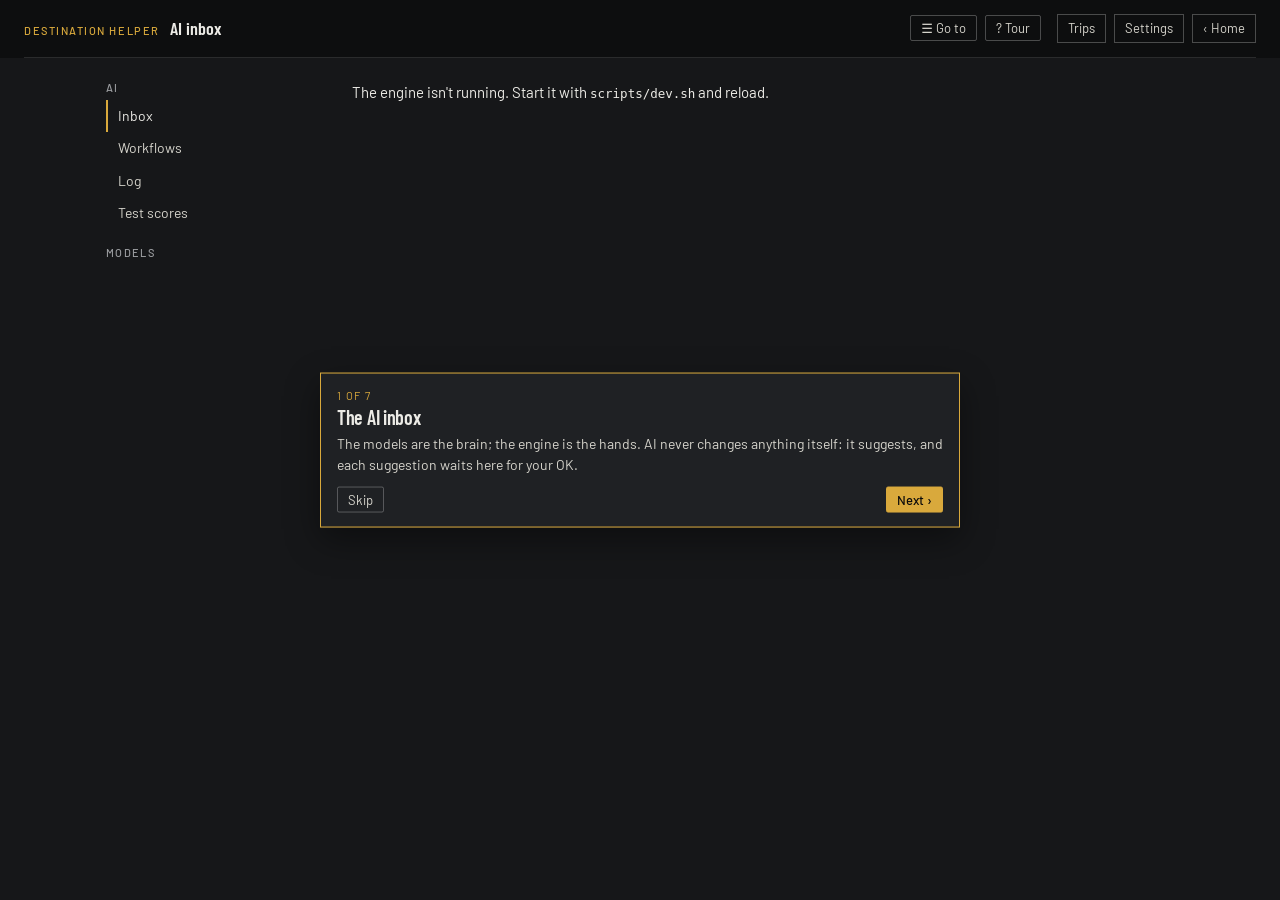
==== apps/ai/web/index.html @ 1857e241 "Destination Helper: its own repo, a full standalone copy The trip co-pilot (Trips) with the Destinat" ====
<!doctype html>
<html lang="en">
<head>
<meta charset="utf-8">
<meta name="viewport" content="width=device-width, initial-scale=1">
<title>AI inbox · Destination Helper</title>
<link rel="preconnect" href="https://fonts.googleapis.com">
<link href="https://fonts.googleapis.com/css2?family=Barlow:wght@400;500;700&family=Barlow+Condensed:wght@400;600&display=swap" rel="stylesheet">
<link rel="stylesheet" href="/ui-kit/tokens.css">
<link rel="stylesheet" href="/ui-kit/shell.css">
<link rel="stylesheet" href="/ui-kit/app.css">
<style>
.sug{border-top:1px solid var(--line);padding:10px 0;display:grid;grid-template-columns:1fr auto;gap:10px;align-items:start}
.sug:first-child{border-top:0}
.sug .sum{font-size:14.5px}
.sug .why{font-size:12.5px;color:var(--mut);margin-top:2px}
.sug .meta{font-size:11.5px;color:var(--mut-2);margin-top:3px}
.conf{display:inline-block;font-size:11px;padding:1px 7px;border:1px solid var(--line-2);border-radius:10px;color:var(--mut);margin-left:6px}
.conf.hi{border-color:var(--ok);color:var(--ok)}.conf.lo{border-color:var(--warn);color:var(--warn)}
select,input[type=text],input[type=number]{font:inherit;font-size:13px;color:var(--paper);background:var(--ink);border:1px solid var(--line-2);padding:4px 8px;border-radius:2px}
</style>
</head>
<body>
<header class="band"><div class="appbar">
 <span class="appbar-brand"><span class="appbar-eyebrow">Destination Helper</span>AI inbox</span>
 <span class="appbar-right"><span class="pill" id="pill"></span><a href="/apps/trips/web/">Trips</a><a href="/apps/system/web/settings.html#ai">Settings</a><a href="/apps/launcher/web/">‹ Home</a></span>
</div></header>
<main class="wrap">
 <div class="side-layout">
  <aside class="sidebar">
   <div><h4>AI</h4><nav class="sidenav" id="tabs"><a href="#inbox" class="on">Inbox</a><a href="#workflows">Workflows</a><a href="#log">Log</a><a href="#tests">Test scores</a></nav></div>
   <div><h4>Models</h4><div class="opts" id="models"></div></div>
  </aside>
  <div class="content">
   <section class="panel on" id="p-inbox"></section>
   <section class="panel" id="p-workflows"></section>
   <section class="panel" id="p-log"></section>
   <section class="panel" id="p-tests"></section>
  </div>
 </div>
</main>
<script src="/ui-kit/app.js"></script>
<script src="inbox.js"></script>
<script src="/ui-kit/tour.js"></script>
<script>
Tour.init({ page: 'ai', steps: [
  { title: 'The AI inbox', text: 'The models are the brain; the engine is the hands. AI never changes anything itself: it suggests, and each suggestion waits here for your OK.' },
  { target: '#models', title: 'Which model does what', text: 'Each job has a model and a backup, set in Settings → AI. The last line says whether the Claude key is in. Without it, nothing calls the AI.' },
  { target: '#p-inbox .kpis', title: 'Spend and the cap', text: 'Every AI call is logged with its cost. When the month\'s cap is reached, background jobs stop.', before: () => showTab('inbox') },
  { target: '#suglist', title: 'Approve, correct, or say no', text: 'Approve runs the real action (it lands in history, it can be undone). Change the category first and it learns from the correction. "No" rejects it.' },
  { target: '#tabs a[href="#log"]', title: 'The log', text: 'Which model, for which job, what it saw, what it said, what it cost. The audit trail.' },
  { target: '#tabs a[href="#tests"]', title: 'Test scores', text: 'Your approvals become labelled examples. Score any model against them before switching a job to it.' },
  { target: '#tabs a[href="#workflows"]', title: 'The plug', text: 'One command registers the engine with Claude Code, and a chat can ask "check my trip" or run a helper workflow against the real plan. Details on the Workflows tab.' },
]});
</script>
</body>
</html>
---- ui-kit/tokens.css ----
/* Industry — the design-system tokens and component classes, copied from the old
   workspace (templates/home.html) so both look the same. Retune here only. */
:root {
  --color-bg: #f2f2f3;
  --color-surface: #e9e9ea;
  --color-text: #1d1f20;
  --color-accent: #5980a6;
  --color-accent-2: #728fab;
  --color-divider: color-mix(in srgb, #1d1f20 16%, transparent);

  /* Tonal ramps — generated in OKLCH on one shared lightness scale, so the
     same step of any role matches the others in visual value. */
  --color-neutral-100: #f5f5f8;
  --color-neutral-200: #e7e7ea;
  --color-neutral-300: #d4d4d7;
  --color-neutral-400: #b7b7ba;
  --color-neutral-500: #98989b;
  --color-neutral-600: #7a7a7d;
  --color-neutral-700: #5d5d60;
  --color-neutral-800: #424244;
  --color-neutral-900: #2b2b2d;

  --color-accent-100: #eef6ff;
  --color-accent-200: #d6ebff;
  --color-accent-300: #b5d9fd;
  --color-accent-400: #94bce3;
  --color-accent-500: #749dc4;
  --color-accent-600: #597ea3;
  --color-accent-700: #416180;
  --color-accent-800: #2c455d;
  --color-accent-900: #1d2d3d;

  --color-accent-2-100: #eef6ff;
  --color-accent-2-200: #d6ebff;
  --color-accent-2-300: #bdd8f2;
  --color-accent-2-400: #9ebbd8;
  --color-accent-2-500: #7e9cb8;
  --color-accent-2-600: #627d98;
  --color-accent-2-700: #486077;
  --color-accent-2-800: #314457;
  --color-accent-2-900: #1f2d3a;

  --font-heading: "Barlow Condensed", system-ui, sans-serif;
  --font-heading-weight: 600;
  --font-body: "Barlow", system-ui, sans-serif;

  --space-1: 3.4px;
  --space-2: 6.8px;
  --space-3: 10.2px;
  --space-4: 13.6px;
  --space-6: 20.4px;
  --space-8: 27.2px;

  --radius-sm: 2px;
  --radius-md: 4px;
  --radius-lg: 7px;

  /* Elevation — derived from the ground: soft ink-tinted shadows on a
     light theme, a hairline edge + ambient darkness on a dark one. */
  --shadow-sm: 0 1px 2px color-mix(in srgb, #2b2b2d 14%, transparent);
  --shadow-md: 0 3px 10px color-mix(in srgb, #2b2b2d 16%, transparent);
  --shadow-lg: 0 12px 32px color-mix(in srgb, #2b2b2d 22%, transparent);
}

body {
  background: var(--color-bg);
  color: var(--color-text);
  font-family: var(--font-body);
}
h1, h2, h3, h4 { font-family: var(--font-heading); font-weight: var(--font-heading-weight); }

.blueprint {
  position: relative;
  border: 1px solid var(--color-divider);
  border-radius: 0;
}
/* The overlay image treatments (halftone, duotone) clip their overlay
   (overflow:hidden); a blueprint wrapper draws its registration marks
   outside the box, so when both classes share a wrapper the frame must
   win. */
.blueprint.halftone, .blueprint.plate, .blueprint.duotone { overflow: visible; }
.blueprint > .corner {
  position: absolute; width: 11px; height: 11px;
  color: color-mix(in srgb, var(--color-text) 55%, transparent);
}
.blueprint > .corner::before, .blueprint > .corner::after {
  content: ""; position: absolute; background: currentColor;
}
.blueprint > .corner::before { left: 5px; top: 0; width: 1px; height: 100%; }
.blueprint > .corner::after  { top: 5px; left: 0; width: 100%; height: 1px; }
.blueprint > .corner.tl { top: -6px; left: -6px; }
.blueprint > .corner.tr { top: -6px; right: -6px; }
.blueprint > .corner.bl { bottom: -6px; left: -6px; }
.blueprint > .corner.br { bottom: -6px; right: -6px; }

.duotone{position:relative;overflow:hidden}
.duotone::after{content:"";position:absolute;inset:0;pointer-events:none;
  background:var(--color-accent);mix-blend-mode:color}

/* ══════════════════════════════════════════════════════════════════════════
   Components — built with the tokens above. Plain CSS
   on plain HTML: no JavaScript, no build step. Each class is documented in
   readme.md and demonstrated in foundations/ and components/.
   ══════════════════════════════════════════════════════════════════════ */

*, *::before, *::after { box-sizing: border-box; }
body { margin: 0; font-size: 15px; line-height: 1.55; font-weight: 400; }
h1, h2, h3, h4, h5, h6 {
  font-family: var(--font-heading); font-weight: var(--font-heading-weight);
  line-height: 1.12; letter-spacing: -0.015em; margin: 0 0 var(--space-2);
}
h1 { font-size: 42px; }
h2 { font-size: 32px; }
h3 { font-size: 25px; }
h4 { font-size: 20px; }
h5 { font-size: 16px; }
h6 { font-size: 13px; }
h6 { letter-spacing: 0.08em; text-transform: uppercase; }
p { margin: 0 0 var(--space-3); }
a { color: var(--color-accent); text-underline-offset: 3px; }
img { display: block; max-width: 100%; }
figure { margin: 0; }
figcaption {
  font-size: 11px; margin-top: var(--space-1);
  color: color-mix(in srgb, var(--color-text) 55%, transparent);
}
.text-muted { color: color-mix(in srgb, var(--color-text) 55%, transparent); }
:focus { outline: none; }
:focus-visible { outline: 2px solid var(--color-accent); outline-offset: 2px; }
::selection { background: color-mix(in srgb, var(--color-accent) 30%, transparent); }

/* — rules — */
.hr {
  height: 1px; border: 0; margin: var(--space-4) 0;
  background: var(--color-divider);
}

/* — buttons — */
.btn {
  display: inline-flex; align-items: center; justify-content: center; gap: 6px;
  cursor: pointer; text-decoration: none;
  font-family: var(--font-heading); font-weight: var(--font-heading-weight);
  font-size: 14px; line-height: 1.2; color: var(--color-text); /* matches the .input's 14px —
     the pair sits side by side in sign-up rows */
  background: transparent; border: 1px solid transparent;
  padding: var(--space-2) calc(var(--space-3) * 1.2);
  border-radius: var(--radius-md);
}
.btn svg { display: block; }
.btn:disabled { opacity: 0.45; cursor: not-allowed; }
.btn-primary { background: var(--color-accent); color: var(--color-bg); }
.btn-primary:hover { background: var(--color-accent-600); }
.btn-primary:active { background: var(--color-accent-700); }
.btn-secondary { border-color: var(--color-divider); }
.btn-secondary:hover { background: color-mix(in srgb, var(--color-text) 7%, transparent); }
.btn-secondary:active { background: color-mix(in srgb, var(--color-text) 14%, transparent); }
.btn-ghost { color: var(--color-accent); padding-inline: var(--space-1); }
.btn-ghost:hover { background: color-mix(in srgb, var(--color-accent) 10%, transparent); }
.btn-ghost:active { background: color-mix(in srgb, var(--color-accent) 18%, transparent); }
.btn-icon { width: 36px; height: 36px; padding: 0; }
.btn-block { width: 100%; margin-top: var(--space-2); }

/* — forms — */
.field > label {
  display: block; font-size: 12px; margin-bottom: 5px;
  color: color-mix(in srgb, var(--color-text) 70%, transparent);
}
.input {
  width: 100%; min-height: 36px; padding: 6px 10px; font: inherit;
  font-size: 14px; color: var(--color-text); caret-color: var(--color-accent);
  background: var(--color-surface);
  border: 1px solid var(--color-divider); border-radius: var(--radius-md);
}
.input:hover { border-color: color-mix(in srgb, var(--color-text) 45%, transparent); }
.input:focus-visible { border-color: var(--color-accent); outline-offset: 0; }
textarea.input { min-height: 90px; resize: vertical; }
.radio { display: inline-flex; align-items: center; gap: 8px; cursor: pointer; font-size: 14px; }
.radio input, .seg-opt input {
  position: absolute; opacity: 0; width: 0; height: 0; pointer-events: none;
}
.radio .dot {
  width: 16px; height: 16px; flex: none; border-radius: 50%;
  border: 1.5px solid var(--color-divider);
}
.radio:hover .dot { border-color: var(--color-accent); }
.radio input:checked + .dot {
  border-color: var(--color-accent); background: var(--color-accent);
  box-shadow: inset 0 0 0 4px var(--color-bg);
}
.radio input:focus-visible + .dot { outline: 2px solid var(--color-accent); outline-offset: 2px; }
.seg {
  display: inline-flex; overflow: hidden;
  border: 1px solid var(--color-divider); border-radius: var(--radius-md);
}
.seg-opt {
  display: inline-flex; align-items: center; gap: 6px;
  padding: 7px 12px; font-size: 13px; cursor: pointer;
}
.seg-opt + .seg-opt { border-left: 1px solid var(--color-divider); }
.seg-opt:has(input:checked) { background: var(--color-accent); color: var(--color-bg); }
.seg-opt:not(:has(input:checked)):hover { background: color-mix(in srgb, var(--color-text) 7%, transparent); }
.seg-opt:has(input:focus-visible) { outline: 2px solid var(--color-accent); outline-offset: -2px; }

/* — cards — */
.card {
  display: flex; flex-direction: column; gap: var(--space-2);
  padding: var(--space-3); border-radius: var(--radius-md); background: var(--color-surface);
}
.card-kicker { font-size: 10px; letter-spacing: 0.1em; text-transform: uppercase; color: var(--color-accent); }
.card-title {
  font-family: var(--font-heading); font-weight: var(--font-heading-weight);
  font-size: 17px; line-height: 1.2;
}
.card-body { margin: 0; font-size: 13px; opacity: 0.8; flex: 1; }
.card-meta {
  display: flex; align-items: center; gap: 6px; font-size: 11px;
  color: color-mix(in srgb, var(--color-text) 50%, transparent);
}
.elev-sm { box-shadow: var(--shadow-sm); }
.elev-md { box-shadow: var(--shadow-md); }
.elev-lg { box-shadow: var(--shadow-lg); }

/* — tags — */
.tag {
  display: inline-flex; align-items: center; font-size: 11px;
  letter-spacing: 0.02em; padding: 3px 10px;
  border-radius: calc(var(--radius-md) * 0.75);
}
.tag-accent { background: var(--color-accent-100); color: var(--color-accent-800); }
.tag-accent-2 { background: var(--color-accent-2-100); color: var(--color-accent-2-800); }
.tag-neutral { background: var(--color-neutral-100); color: var(--color-neutral-800); }
.tag-outline { border: 1px solid var(--color-accent); color: var(--color-accent); }

/* — navigation — */
.nav {
  display: flex; align-items: center; gap: var(--space-4);
  padding: var(--space-3) var(--space-4);
  border-bottom: none;
}
.nav-brand {
  font-family: var(--font-heading); font-weight: var(--font-heading-weight);
  font-size: 18px; margin-right: auto;
}
.nav a { color: inherit; text-decoration: none; font-size: 14px; }
.nav a:hover, .nav a[aria-current='page'] { color: var(--color-accent); }

/* — tables — */
.table { width: 100%; border-collapse: collapse; font-size: 14px; }
.table th {
  text-align: left; font-size: 11px; letter-spacing: 0.08em; text-transform: uppercase;
  color: color-mix(in srgb, var(--color-text) 60%, transparent);
  padding: var(--space-2); border-bottom: 1px solid var(--color-divider);
}
.table td {
  padding: var(--space-2);
  border-bottom: 1px solid color-mix(in srgb, var(--color-text) 8%, transparent);
}
.table tbody tr:hover { background: color-mix(in srgb, var(--color-text) 4%, transparent); }

/* — dialog — */
.dialog-backdrop {
  position: fixed; inset: 0; display: grid; place-items: center;
  padding: var(--space-4);
  background: color-mix(in srgb, var(--color-neutral-900) 50%, transparent);
}
.dialog {
  width: min(440px, 100%); display: flex; flex-direction: column; gap: var(--space-3);
  padding: var(--space-4); border-radius: var(--radius-lg);
  background: var(--color-surface); box-shadow: var(--shadow-lg);
}
.dialog-title {
  font-family: var(--font-heading); font-weight: var(--font-heading-weight);
  font-size: 20px;
}
.dialog-body { font-size: 14px; opacity: 0.85; }
.dialog-actions { display: flex; justify-content: flex-end; gap: var(--space-2); margin-top: var(--space-2); }

/* — blueprint frame: components are wireframe objects (see .blueprint
     and .corner above) — square, transparent, hairline-bordered — */
.card, .btn, .input, .tag, .seg, .dialog { border-radius: 0; }
.card, .dialog { background: transparent; border: 1px solid var(--color-divider); }
.btn { border: 1px solid var(--color-divider); }
.btn-primary { border-color: var(--color-accent); }
.btn-ghost { border-color: transparent; }
</style>
---- ui-kit/shell.css ----
/* The shared shell: dark ground + gold accent (the workspace's Industry look),
   a light theme behind data-theme="light", the app bar, and page basics.
   Every page loads tokens.css then this file. */
:root{--ink:#161719;--ink-2:#0d0e0f;--ink-3:#1f2124;--paper:#ecebe6;--paper-2:#d6d4cc;--mut:#9a9c9f;--mut-2:#6b6d70;
 --gold:#D9A93C;--gold-2:#B6821F;--line:rgba(255,255,255,.12);--line-2:rgba(255,255,255,.25);
 --ok:#7fbf7f;--warn:#e0a848;--bad:#e06c6c}
:root[data-theme="light"]{--ink:#f2f2f3;--ink-2:#e4e4e6;--ink-3:#ffffff;--paper:#1d1f20;--paper-2:#424244;--mut:#5d5d60;--mut-2:#7a7a7d;
 --gold:#8a6414;--gold-2:#B6821F;--line:rgba(0,0,0,.12);--line-2:rgba(0,0,0,.25)}
*{box-sizing:border-box}
html,body{margin:0;min-height:100%;background:var(--ink);color:var(--paper);font-family:var(--font-body);font-size:15px;line-height:1.45}
a{color:var(--gold)}a:hover{color:var(--paper)}
h1,h2,h3{font-family:var(--font-heading);font-weight:600;margin:0}
.band{background:var(--ink-2);color:var(--paper);padding:0 24px}
.appbar{display:flex;align-items:center;justify-content:space-between;gap:16px;padding:14px 0;border-bottom:1px solid var(--line)}
.appbar-brand{font-family:var(--font-heading);font-weight:600;font-size:18px;white-space:nowrap}
.appbar-eyebrow{font-family:var(--font-body);font-weight:500;font-size:11px;letter-spacing:.14em;text-transform:uppercase;color:var(--gold);margin-right:10px}
.appbar-right{display:flex;align-items:center;gap:8px;flex-wrap:wrap;justify-content:flex-end;font-size:13px}
.appbar-right a{text-decoration:none;color:var(--paper-2);border:1px solid var(--line-2);padding:4px 10px}
.appbar-right a:hover{border-color:var(--paper)}
.pill{font-size:11.5px;color:var(--mut);font-family:ui-monospace,Menlo,monospace;white-space:nowrap}
.pill b{color:var(--paper)}
.pill.ok b{color:var(--ok)}.pill.bad b{color:var(--bad)}
.wrap{max-width:1100px;margin:0 auto;padding:24px 16px 80px}
.sbtn{font-family:var(--font-body);font-size:13.5px;padding:7px 14px;border:1px solid var(--line-2);background:transparent;color:var(--paper);cursor:pointer;border-radius:2px}
.sbtn:hover{border-color:var(--paper)}
.sbtn.gold{background:var(--gold);border-color:var(--gold);color:#0B0B0C;font-weight:500}
.sbtn.gold:hover{background:var(--gold-2)}
.sbtn:disabled{opacity:.5;cursor:default}
.sbtn.danger{border-color:var(--bad);color:var(--bad)}
.muted{color:var(--mut)}
.mono{font-family:ui-monospace,Menlo,monospace;font-size:12.5px}

/* ---- Sidebar layout: the pattern for every app page from 2026-09-27 on.
   Left: the page's sections, its switches (Personal / Business) and its
   time window. Right: the content, kept to a few figures with detail in a
   popup. On a phone the sidebar becomes a scrolling strip at the top. */
.side-layout{display:grid;grid-template-columns:220px 1fr;gap:26px;align-items:start}
.sidebar{position:sticky;top:14px;display:flex;flex-direction:column;gap:18px}
.sidebar h4{font-size:11px;letter-spacing:.12em;text-transform:uppercase;color:var(--mut);font-family:var(--font-body);font-weight:500;margin:0 0 6px}
.sidebar .sidenav a,.sidebar .opts button{display:block;width:100%;text-align:left;font:inherit;font-size:14px;color:var(--paper-2);text-decoration:none;background:transparent;border:0;border-left:2px solid transparent;padding:6px 10px;cursor:pointer}
.sidebar .sidenav a:hover,.sidebar .opts button:hover{color:var(--paper)}
.sidebar .sidenav a.on,.sidebar .opts button.on{color:var(--paper);border-left-color:var(--gold)}
.sidebar .opts button.sub{padding-left:22px;font-size:13px}
.sidebar .opts button .n{color:var(--mut);float:right;font-size:12px}
.side-layout > .content,.side-layout > .sidebar{min-width:0}
.detail-dialog{background:var(--ink-3);color:var(--paper);border:1px solid var(--line-2);padding:20px 22px;max-width:680px;width:94vw;max-height:88vh;overflow:auto}
.detail-dialog::backdrop{background:rgba(0,0,0,.6)}
.detail-dialog h2{font-size:22px;margin-bottom:10px}
.detail-dialog .close{float:right;font:inherit;background:transparent;border:1px solid var(--line-2);color:var(--paper);padding:3px 10px;cursor:pointer}
@media (max-width:760px){
 .pill{white-space:normal;text-align:right;max-width:200px}
 .side-layout{grid-template-columns:1fr;gap:12px}
 .sidebar{position:static;flex-direction:column;gap:4px;padding-bottom:8px;border-bottom:1px solid var(--line)}
 .sidebar > div{display:flex;align-items:center;gap:6px;overflow-x:auto;min-width:0}
 .sidebar h4{margin:0 6px 0 0;white-space:nowrap}
 .sidebar .sidenav,.sidebar .opts{display:flex;gap:0;flex:1;min-width:0}
 .sidebar .sidenav a,.sidebar .opts button{width:auto;border-left:0;border-bottom:2px solid transparent;white-space:nowrap;padding:5px 8px;font-size:13.5px}
 .sidebar .sidenav a.on,.sidebar .opts button.on{border-bottom-color:var(--gold)}
 .sidebar .opts button.sub{padding-left:8px;font-size:12.5px;color:var(--mut)}
 .sidebar .opts button .n{float:none;display:block;font-size:10.5px;line-height:1.1}
}

/* ---- Guided tour and the Go-to menu (ui-kit/tour.js) */
.tour-btn{font-family:var(--font-body);font-size:13px;padding:4px 10px;border:1px solid var(--line-2);background:transparent;color:var(--paper-2);cursor:pointer;border-radius:2px;text-decoration:none;display:inline-block}
.tour-btn:hover{border-color:var(--paper);color:var(--paper)}
.tour-btn.gold{background:var(--gold);border-color:var(--gold);color:#0B0B0C;font-weight:500}
#tour-menu{position:fixed;inset:0;background:rgba(0,0,0,.55);z-index:900;display:flex;align-items:flex-start;justify-content:flex-end}
.tour-menu-in{background:var(--ink-3);color:var(--paper);border-left:1px solid var(--line-2);width:min(360px,92vw);height:100%;overflow:auto;padding:16px 18px;box-sizing:border-box}
.tour-menu-head{display:flex;justify-content:space-between;align-items:center;margin-bottom:10px;font-size:18px;font-family:var(--font-heading)}
.tour-x{font:inherit;font-size:20px;background:transparent;border:0;color:var(--paper);cursor:pointer}
.tour-menu-in a:not(.tour-btn){display:block;padding:10px 10px;border:1px solid var(--line);margin-bottom:6px;text-decoration:none;color:var(--paper)}
.tour-menu-in a:not(.tour-btn):hover,.tour-menu-in a.on{border-color:var(--gold)}
.tour-menu-in a b{display:block;font-family:var(--font-heading);font-size:17px}
.tour-menu-in a span{font-size:12.5px;color:var(--mut)}
.tour-menu-foot{display:flex;gap:8px;margin-top:14px;flex-wrap:wrap}
#tour-dim,#tour-spot,#tour-card{display:none}
body.touring #tour-dim{display:block;position:fixed;inset:0;background:rgba(0,0,0,.45);z-index:950}
body.touring #tour-spot{display:block;position:absolute;z-index:951;border:2px solid var(--gold);border-radius:4px;box-shadow:0 0 0 9999px rgba(0,0,0,.45);pointer-events:none}
body.touring #tour-dim{background:transparent}
body.touring #tour-card{display:block;position:absolute;z-index:952;background:var(--ink-3);color:var(--paper);border:1px solid var(--gold);padding:14px 16px;box-sizing:border-box;box-shadow:0 12px 32px rgba(0,0,0,.4)}
#tour-card h3{font-size:20px;margin:2px 0 6px}
#tour-card p{margin:0 0 12px;font-size:14px;line-height:1.45;color:var(--paper-2)}
#tour-card .tour-step{font-size:11px;letter-spacing:.12em;text-transform:uppercase;color:var(--gold)}
#tour-card .tour-actions{display:flex;gap:6px;align-items:center}
@media (max-width:760px){.tour-btn{padding:3px 8px;font-size:12px}}
---- ui-kit/app.css ----
/* ---- The shared app look: every page's common pieces live here, once.
   Pages keep only what is theirs. Load after tokens.css and shell.css. */
.panel{display:none}.panel.on{display:block}
h2.sec{font-size:24px;margin:0 0 10px}
.card{border:1px solid var(--line);background:var(--ink-3);padding:14px 16px;margin-bottom:14px}
.card h3{font-size:12px;letter-spacing:.1em;text-transform:uppercase;color:var(--mut);font-family:var(--font-body);font-weight:500;margin-bottom:8px}
.two{display:grid;grid-template-columns:1fr 1fr;gap:14px}
.kpis{display:grid;grid-template-columns:repeat(auto-fill,minmax(160px,1fr));gap:10px;margin-bottom:16px}
.kpi{border:1px solid var(--line);background:var(--ink-3);padding:12px 14px}
.kpi .lab{font-size:11px;letter-spacing:.12em;text-transform:uppercase;color:var(--mut)}
.kpi .val{font-family:var(--font-heading);font-size:26px;font-weight:600;margin-top:2px}
.kpi .sub{font-size:12px;color:var(--mut)}
.kpi.warn{border-color:var(--warn)}.kpi.warn .val{color:var(--warn)}
.kpi[data-detail]{cursor:pointer}.kpi[data-detail]:hover{border-color:var(--gold)}
.kpi .more{font-size:11px;color:var(--gold);margin-top:4px}
.notes{display:flex;flex-wrap:wrap;gap:6px 18px;font-size:13px;color:var(--mut);margin:0 0 14px}
.notes a{color:var(--warn)}
.row{display:flex;gap:8px;flex-wrap:wrap;align-items:center}
.row > *{flex:0 1 auto}
.row input[type=text],.row input[type=search]{flex:1;min-width:140px}
.row input[type=date],.row input[type=number],.row select{width:auto}
.mini{font-size:12px;padding:3px 9px}
.small{font-size:12px;color:var(--mut)}
.help{font-size:13px;color:var(--mut);margin:6px 0 10px}
.pos{color:var(--ok)}.neg{color:var(--paper)}.bad{color:var(--bad)}.ok{color:var(--ok)}
.scroll{overflow-x:auto}
input[type=text],input[type=number],input[type=date],input[type=time],input[type=search],input[type=password],select,textarea{
 font:inherit;font-size:13.5px;color:var(--paper);background:var(--ink);border:1px solid var(--line-2);padding:5px 8px;border-radius:2px;max-width:100%}
input:focus,select:focus,textarea:focus{outline:none;border-color:var(--gold)}
select option{color:#0B0B0C}
select{max-width:100%}
textarea{min-height:64px}
.chips{display:flex;flex-wrap:wrap;gap:6px;margin:8px 0}
.chip{font-size:12px;padding:2px 9px;border:1px solid var(--line-2);border-radius:12px;cursor:pointer;color:var(--paper-2);background:transparent;font-family:var(--font-body)}
.chip.on{border-color:var(--gold);color:var(--gold)}
.chip .n{color:var(--mut);margin-left:4px}
.tag{font-size:11px;padding:1px 6px;border:1px solid var(--line-2);border-radius:10px;color:var(--mut);margin-left:4px}
.tag.rule{border-color:#728fab}.tag.you{border-color:var(--gold)}
.badge{display:inline-block;font-size:10.5px;padding:1px 6px;border:1px solid var(--line-2);border-radius:10px;color:var(--mut);margin-left:4px;vertical-align:middle}
.badge.hand{border-color:var(--warn);color:var(--warn)}.badge.index{border-color:#728fab;color:#9cb3cc}.badge.verified{border-color:var(--ok);color:var(--ok)}.badge.estimate{border-color:var(--mut)}
table.t{border-collapse:collapse;width:100%;font-size:13.5px}
table.t th{text-align:left;color:var(--mut);font-weight:500;font-size:11.5px;letter-spacing:.06em;text-transform:uppercase;padding:6px 8px 6px 0;border-bottom:1px solid var(--line);white-space:nowrap}
table.t td{padding:5px 8px 5px 0;border-bottom:1px solid var(--line);vertical-align:middle}
table.t td.num,table.t th.num{text-align:right;font-variant-numeric:tabular-nums}
table.t tr.dup td{opacity:.45}
table.t tr.hi td{background:rgba(217,169,60,.06)}
table.t input,table.t select{padding:3px 6px;font-size:13px;background:transparent;border-color:transparent}
table.t input:hover,table.t select:hover,table.t input:focus,table.t select:focus{border-color:var(--line-2);background:var(--ink)}
table.t input.num{text-align:right;width:96px}
.bar{display:flex;height:16px;overflow:hidden;border-radius:2px;margin:6px 0}
.bar .seg{min-width:2px}
.legend{display:flex;flex-wrap:wrap;gap:6px 14px;font-size:12.5px;color:var(--paper-2)}
.legend i{display:inline-block;width:9px;height:9px;margin-right:5px;border-radius:2px;vertical-align:baseline}
dialog.form-dialog{background:var(--ink-3);color:var(--paper);border:1px solid var(--line-2);padding:20px;max-width:560px;width:92vw}
dialog.form-dialog::backdrop{background:rgba(0,0,0,.6)}
dialog.form-dialog label{display:block;font-size:12.5px;color:var(--mut);margin:10px 0 3px}
dialog.form-dialog .grid{display:grid;grid-template-columns:1fr 1fr;gap:0 14px}
#toast{position:fixed;left:50%;bottom:22px;transform:translateX(-50%);background:var(--ink-2);color:var(--paper);border:1px solid var(--line-2);padding:9px 16px;font-size:13.5px;opacity:0;transition:opacity .2s;pointer-events:none;max-width:90vw;z-index:990}
#toast.show{opacity:1}
@media (max-width:760px){.two{grid-template-columns:1fr}.band{padding:0 16px}.kpi .val{font-size:22px}}
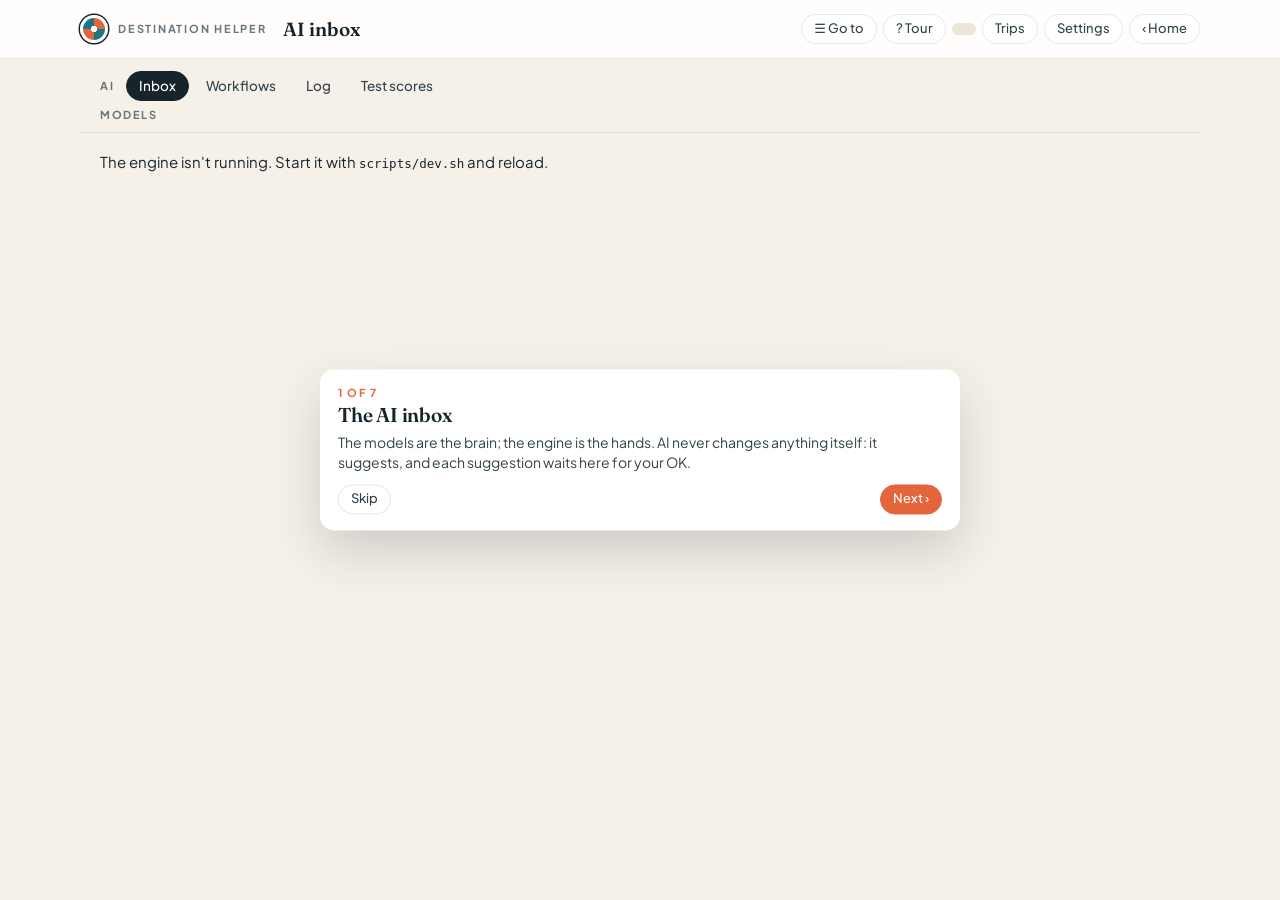
==== commit 83d20efb: "Its own look and a UI/UX revamp A new design system (light and warm, coral and sea, Fraunces and Plu" ====
--- a/apps/ai/web/index.html
+++ b/apps/ai/web/index.html
@@ -5,7 +5,7 @@
 <meta name="viewport" content="width=device-width, initial-scale=1">
 <title>AI inbox · Destination Helper</title>
 <link rel="preconnect" href="https://fonts.googleapis.com">
-<link href="https://fonts.googleapis.com/css2?family=Barlow:wght@400;500;700&family=Barlow+Condensed:wght@400;600&display=swap" rel="stylesheet">
+<link href="https://fonts.googleapis.com/css2?family=Fraunces:opsz,wght@9..144,500;9..144,600;9..144,700&family=Plus+Jakarta+Sans:wght@400;500;600;700&display=swap" rel="stylesheet">
 <link rel="stylesheet" href="/ui-kit/tokens.css">
 <link rel="stylesheet" href="/ui-kit/shell.css">
 <link rel="stylesheet" href="/ui-kit/app.css">
--- a/ui-kit/tokens.css
+++ b/ui-kit/tokens.css
@@ -1,285 +1,58 @@
-/* Industry — the design-system tokens and component classes, copied from the old
-   workspace (templates/home.html) so both look the same. Retune here only. */
-:root {
-  --color-bg: #f2f2f3;
-  --color-surface: #e9e9ea;
-  --color-text: #1d1f20;
-  --color-accent: #5980a6;
-  --color-accent-2: #728fab;
-  --color-divider: color-mix(in srgb, #1d1f20 16%, transparent);
-
-  /* Tonal ramps — generated in OKLCH on one shared lightness scale, so the
-     same step of any role matches the others in visual value. */
-  --color-neutral-100: #f5f5f8;
-  --color-neutral-200: #e7e7ea;
-  --color-neutral-300: #d4d4d7;
-  --color-neutral-400: #b7b7ba;
-  --color-neutral-500: #98989b;
-  --color-neutral-600: #7a7a7d;
-  --color-neutral-700: #5d5d60;
-  --color-neutral-800: #424244;
-  --color-neutral-900: #2b2b2d;
-
-  --color-accent-100: #eef6ff;
-  --color-accent-200: #d6ebff;
-  --color-accent-300: #b5d9fd;
-  --color-accent-400: #94bce3;
-  --color-accent-500: #749dc4;
-  --color-accent-600: #597ea3;
-  --color-accent-700: #416180;
-  --color-accent-800: #2c455d;
-  --color-accent-900: #1d2d3d;
-
-  --color-accent-2-100: #eef6ff;
-  --color-accent-2-200: #d6ebff;
-  --color-accent-2-300: #bdd8f2;
-  --color-accent-2-400: #9ebbd8;
-  --color-accent-2-500: #7e9cb8;
-  --color-accent-2-600: #627d98;
-  --color-accent-2-700: #486077;
-  --color-accent-2-800: #314457;
-  --color-accent-2-900: #1f2d3a;
-
-  --font-heading: "Barlow Condensed", system-ui, sans-serif;
-  --font-heading-weight: 600;
-  --font-body: "Barlow", system-ui, sans-serif;
-
-  --space-1: 3.4px;
-  --space-2: 6.8px;
-  --space-3: 10.2px;
-  --space-4: 13.6px;
-  --space-6: 20.4px;
-  --space-8: 27.2px;
-
-  --radius-sm: 2px;
-  --radius-md: 4px;
-  --radius-lg: 7px;
-
-  /* Elevation — derived from the ground: soft ink-tinted shadows on a
-     light theme, a hairline edge + ambient darkness on a dark one. */
-  --shadow-sm: 0 1px 2px color-mix(in srgb, #2b2b2d 14%, transparent);
-  --shadow-md: 0 3px 10px color-mix(in srgb, #2b2b2d 16%, transparent);
-  --shadow-lg: 0 12px 32px color-mix(in srgb, #2b2b2d 22%, transparent);
+/* Destination Helper — the design tokens. A light, warm "paper and sea" look:
+   sand ground, white cards, ink text, coral for the one action that matters,
+   sea for links, sun for warnings. Fraunces for display and numbers, Plus
+   Jakarta Sans for reading. Dark mode follows the system unless the page
+   sets data-theme. The variable names are shared by every page. */
+:root{
+  --ink:#F6F1E8;          /* the ground (sand) */
+  --ink-2:#EDE6D9;        /* a deeper sand: rails, toasts, hover */
+  --ink-3:#FFFFFF;        /* cards */
+  --paper:#17242B;        /* text */
+  --paper-2:#33434B;
+  --mut:#68747A;
+  --mut-2:#8A959A;
+  --line:rgba(23,36,43,.10);
+  --line-2:rgba(23,36,43,.22);
+  --gold:#E4643B;         /* the action colour (coral) */
+  --gold-2:#C8502B;
+  --gold-soft:rgba(228,100,59,.10);
+  --sea:#17788A;          /* links, secondary emphasis */
+  --sea-soft:rgba(23,120,138,.10);
+  --sun:#F0B43C;
+  --night:#17242B;
+  --ok:#2E8B57;  --ok-soft:rgba(46,139,87,.12);
+  --warn:#C98A12; --warn-soft:rgba(240,180,60,.16);
+  --bad:#C7382D;  --bad-soft:rgba(199,56,45,.10);
+  --font-heading:"Fraunces","Iowan Old Style",Georgia,serif;
+  --font-body:"Plus Jakarta Sans",system-ui,-apple-system,"Segoe UI",sans-serif;
+  --radius:14px; --radius-sm:8px; --radius-pill:999px;
+  --shadow-sm:0 1px 2px rgba(23,36,43,.06),0 1px 1px rgba(23,36,43,.04);
+  --shadow-md:0 6px 20px rgba(23,36,43,.08),0 1px 3px rgba(23,36,43,.06);
+  --shadow-lg:0 20px 50px rgba(23,36,43,.18);
+  --header-h:58px;
 }
-
-body {
-  background: var(--color-bg);
-  color: var(--color-text);
-  font-family: var(--font-body);
+@media (prefers-color-scheme:dark){
+  :root:not([data-theme="light"]){
+    --ink:#0F1A20; --ink-2:#0A1216; --ink-3:#172630; --paper:#F1ECE3; --paper-2:#CFC8BC; --mut:#93A0A6; --mut-2:#6E7B81;
+    --line:rgba(255,255,255,.10); --line-2:rgba(255,255,255,.22); --gold:#F08A5D; --gold-2:#E4643B; --gold-soft:rgba(240,138,93,.14);
+    --sea:#5FB3C4; --sea-soft:rgba(95,179,196,.14); --ok:#6CC796; --warn:#F0B43C; --bad:#F07C72;
+    --shadow-sm:0 1px 2px rgba(0,0,0,.4); --shadow-md:0 6px 20px rgba(0,0,0,.45); --shadow-lg:0 20px 50px rgba(0,0,0,.6);
+  }
 }
-h1, h2, h3, h4 { font-family: var(--font-heading); font-weight: var(--font-heading-weight); }
-
-.blueprint {
-  position: relative;
-  border: 1px solid var(--color-divider);
-  border-radius: 0;
+:root[data-theme="dark"]{
+  --ink:#0F1A20; --ink-2:#0A1216; --ink-3:#172630; --paper:#F1ECE3; --paper-2:#CFC8BC; --mut:#93A0A6; --mut-2:#6E7B81;
+  --line:rgba(255,255,255,.10); --line-2:rgba(255,255,255,.22); --gold:#F08A5D; --gold-2:#E4643B; --gold-soft:rgba(240,138,93,.14);
+  --sea:#5FB3C4; --sea-soft:rgba(95,179,196,.14); --ok:#6CC796; --warn:#F0B43C; --bad:#F07C72;
 }
-/* The overlay image treatments (halftone, duotone) clip their overlay
-   (overflow:hidden); a blueprint wrapper draws its registration marks
-   outside the box, so when both classes share a wrapper the frame must
-   win. */
-.blueprint.halftone, .blueprint.plate, .blueprint.duotone { overflow: visible; }
-.blueprint > .corner {
-  position: absolute; width: 11px; height: 11px;
-  color: color-mix(in srgb, var(--color-text) 55%, transparent);
-}
-.blueprint > .corner::before, .blueprint > .corner::after {
-  content: ""; position: absolute; background: currentColor;
-}
-.blueprint > .corner::before { left: 5px; top: 0; width: 1px; height: 100%; }
-.blueprint > .corner::after  { top: 5px; left: 0; width: 100%; height: 1px; }
-.blueprint > .corner.tl { top: -6px; left: -6px; }
-.blueprint > .corner.tr { top: -6px; right: -6px; }
-.blueprint > .corner.bl { bottom: -6px; left: -6px; }
-.blueprint > .corner.br { bottom: -6px; right: -6px; }
-
-.duotone{position:relative;overflow:hidden}
-.duotone::after{content:"";position:absolute;inset:0;pointer-events:none;
-  background:var(--color-accent);mix-blend-mode:color}
-
-/* ══════════════════════════════════════════════════════════════════════════
-   Components — built with the tokens above. Plain CSS
-   on plain HTML: no JavaScript, no build step. Each class is documented in
-   readme.md and demonstrated in foundations/ and components/.
-   ══════════════════════════════════════════════════════════════════════ */
-
-*, *::before, *::after { box-sizing: border-box; }
-body { margin: 0; font-size: 15px; line-height: 1.55; font-weight: 400; }
-h1, h2, h3, h4, h5, h6 {
-  font-family: var(--font-heading); font-weight: var(--font-heading-weight);
-  line-height: 1.12; letter-spacing: -0.015em; margin: 0 0 var(--space-2);
-}
-h1 { font-size: 42px; }
-h2 { font-size: 32px; }
-h3 { font-size: 25px; }
-h4 { font-size: 20px; }
-h5 { font-size: 16px; }
-h6 { font-size: 13px; }
-h6 { letter-spacing: 0.08em; text-transform: uppercase; }
-p { margin: 0 0 var(--space-3); }
-a { color: var(--color-accent); text-underline-offset: 3px; }
-img { display: block; max-width: 100%; }
-figure { margin: 0; }
-figcaption {
-  font-size: 11px; margin-top: var(--space-1);
-  color: color-mix(in srgb, var(--color-text) 55%, transparent);
-}
-.text-muted { color: color-mix(in srgb, var(--color-text) 55%, transparent); }
-:focus { outline: none; }
-:focus-visible { outline: 2px solid var(--color-accent); outline-offset: 2px; }
-::selection { background: color-mix(in srgb, var(--color-accent) 30%, transparent); }
-
-/* — rules — */
-.hr {
-  height: 1px; border: 0; margin: var(--space-4) 0;
-  background: var(--color-divider);
-}
-
-/* — buttons — */
-.btn {
-  display: inline-flex; align-items: center; justify-content: center; gap: 6px;
-  cursor: pointer; text-decoration: none;
-  font-family: var(--font-heading); font-weight: var(--font-heading-weight);
-  font-size: 14px; line-height: 1.2; color: var(--color-text); /* matches the .input's 14px —
-     the pair sits side by side in sign-up rows */
-  background: transparent; border: 1px solid transparent;
-  padding: var(--space-2) calc(var(--space-3) * 1.2);
-  border-radius: var(--radius-md);
-}
-.btn svg { display: block; }
-.btn:disabled { opacity: 0.45; cursor: not-allowed; }
-.btn-primary { background: var(--color-accent); color: var(--color-bg); }
-.btn-primary:hover { background: var(--color-accent-600); }
-.btn-primary:active { background: var(--color-accent-700); }
-.btn-secondary { border-color: var(--color-divider); }
-.btn-secondary:hover { background: color-mix(in srgb, var(--color-text) 7%, transparent); }
-.btn-secondary:active { background: color-mix(in srgb, var(--color-text) 14%, transparent); }
-.btn-ghost { color: var(--color-accent); padding-inline: var(--space-1); }
-.btn-ghost:hover { background: color-mix(in srgb, var(--color-accent) 10%, transparent); }
-.btn-ghost:active { background: color-mix(in srgb, var(--color-accent) 18%, transparent); }
-.btn-icon { width: 36px; height: 36px; padding: 0; }
-.btn-block { width: 100%; margin-top: var(--space-2); }
-
-/* — forms — */
-.field > label {
-  display: block; font-size: 12px; margin-bottom: 5px;
-  color: color-mix(in srgb, var(--color-text) 70%, transparent);
-}
-.input {
-  width: 100%; min-height: 36px; padding: 6px 10px; font: inherit;
-  font-size: 14px; color: var(--color-text); caret-color: var(--color-accent);
-  background: var(--color-surface);
-  border: 1px solid var(--color-divider); border-radius: var(--radius-md);
-}
-.input:hover { border-color: color-mix(in srgb, var(--color-text) 45%, transparent); }
-.input:focus-visible { border-color: var(--color-accent); outline-offset: 0; }
-textarea.input { min-height: 90px; resize: vertical; }
-.radio { display: inline-flex; align-items: center; gap: 8px; cursor: pointer; font-size: 14px; }
-.radio input, .seg-opt input {
-  position: absolute; opacity: 0; width: 0; height: 0; pointer-events: none;
-}
-.radio .dot {
-  width: 16px; height: 16px; flex: none; border-radius: 50%;
-  border: 1.5px solid var(--color-divider);
-}
-.radio:hover .dot { border-color: var(--color-accent); }
-.radio input:checked + .dot {
-  border-color: var(--color-accent); background: var(--color-accent);
-  box-shadow: inset 0 0 0 4px var(--color-bg);
-}
-.radio input:focus-visible + .dot { outline: 2px solid var(--color-accent); outline-offset: 2px; }
-.seg {
-  display: inline-flex; overflow: hidden;
-  border: 1px solid var(--color-divider); border-radius: var(--radius-md);
-}
-.seg-opt {
-  display: inline-flex; align-items: center; gap: 6px;
-  padding: 7px 12px; font-size: 13px; cursor: pointer;
-}
-.seg-opt + .seg-opt { border-left: 1px solid var(--color-divider); }
-.seg-opt:has(input:checked) { background: var(--color-accent); color: var(--color-bg); }
-.seg-opt:not(:has(input:checked)):hover { background: color-mix(in srgb, var(--color-text) 7%, transparent); }
-.seg-opt:has(input:focus-visible) { outline: 2px solid var(--color-accent); outline-offset: -2px; }
-
-/* — cards — */
-.card {
-  display: flex; flex-direction: column; gap: var(--space-2);
-  padding: var(--space-3); border-radius: var(--radius-md); background: var(--color-surface);
-}
-.card-kicker { font-size: 10px; letter-spacing: 0.1em; text-transform: uppercase; color: var(--color-accent); }
-.card-title {
-  font-family: var(--font-heading); font-weight: var(--font-heading-weight);
-  font-size: 17px; line-height: 1.2;
-}
-.card-body { margin: 0; font-size: 13px; opacity: 0.8; flex: 1; }
-.card-meta {
-  display: flex; align-items: center; gap: 6px; font-size: 11px;
-  color: color-mix(in srgb, var(--color-text) 50%, transparent);
-}
-.elev-sm { box-shadow: var(--shadow-sm); }
-.elev-md { box-shadow: var(--shadow-md); }
-.elev-lg { box-shadow: var(--shadow-lg); }
-
-/* — tags — */
-.tag {
-  display: inline-flex; align-items: center; font-size: 11px;
-  letter-spacing: 0.02em; padding: 3px 10px;
-  border-radius: calc(var(--radius-md) * 0.75);
-}
-.tag-accent { background: var(--color-accent-100); color: var(--color-accent-800); }
-.tag-accent-2 { background: var(--color-accent-2-100); color: var(--color-accent-2-800); }
-.tag-neutral { background: var(--color-neutral-100); color: var(--color-neutral-800); }
-.tag-outline { border: 1px solid var(--color-accent); color: var(--color-accent); }
-
-/* — navigation — */
-.nav {
-  display: flex; align-items: center; gap: var(--space-4);
-  padding: var(--space-3) var(--space-4);
-  border-bottom: none;
-}
-.nav-brand {
-  font-family: var(--font-heading); font-weight: var(--font-heading-weight);
-  font-size: 18px; margin-right: auto;
-}
-.nav a { color: inherit; text-decoration: none; font-size: 14px; }
-.nav a:hover, .nav a[aria-current='page'] { color: var(--color-accent); }
-
-/* — tables — */
-.table { width: 100%; border-collapse: collapse; font-size: 14px; }
-.table th {
-  text-align: left; font-size: 11px; letter-spacing: 0.08em; text-transform: uppercase;
-  color: color-mix(in srgb, var(--color-text) 60%, transparent);
-  padding: var(--space-2); border-bottom: 1px solid var(--color-divider);
-}
-.table td {
-  padding: var(--space-2);
-  border-bottom: 1px solid color-mix(in srgb, var(--color-text) 8%, transparent);
-}
-.table tbody tr:hover { background: color-mix(in srgb, var(--color-text) 4%, transparent); }
-
-/* — dialog — */
-.dialog-backdrop {
-  position: fixed; inset: 0; display: grid; place-items: center;
-  padding: var(--space-4);
-  background: color-mix(in srgb, var(--color-neutral-900) 50%, transparent);
-}
-.dialog {
-  width: min(440px, 100%); display: flex; flex-direction: column; gap: var(--space-3);
-  padding: var(--space-4); border-radius: var(--radius-lg);
-  background: var(--color-surface); box-shadow: var(--shadow-lg);
-}
-.dialog-title {
-  font-family: var(--font-heading); font-weight: var(--font-heading-weight);
-  font-size: 20px;
-}
-.dialog-body { font-size: 14px; opacity: 0.85; }
-.dialog-actions { display: flex; justify-content: flex-end; gap: var(--space-2); margin-top: var(--space-2); }
-
-/* — blueprint frame: components are wireframe objects (see .blueprint
-     and .corner above) — square, transparent, hairline-bordered — */
-.card, .btn, .input, .tag, .seg, .dialog { border-radius: 0; }
-.card, .dialog { background: transparent; border: 1px solid var(--color-divider); }
-.btn { border: 1px solid var(--color-divider); }
-.btn-primary { border-color: var(--color-accent); }
-.btn-ghost { border-color: transparent; }
-</style>
+*,*::before,*::after{box-sizing:border-box}
+html{-webkit-text-size-adjust:100%}
+body{margin:0;background:var(--ink);color:var(--paper);font-family:var(--font-body);font-size:15px;line-height:1.5;font-weight:400}
+h1,h2,h3,h4,h5{font-family:var(--font-heading);font-weight:600;line-height:1.12;letter-spacing:-.01em;margin:0 0 6px;font-variation-settings:"opsz" 60}
+h1{font-size:34px}h2{font-size:26px}h3{font-size:20px}h4{font-size:16px}
+p{margin:0 0 10px}
+a{color:var(--sea);text-underline-offset:3px;text-decoration-thickness:1px}
+a:hover{color:var(--gold)}
+img{display:block;max-width:100%}
+:focus{outline:none}
+:focus-visible{outline:2px solid var(--sea);outline-offset:2px;border-radius:4px}
+::selection{background:var(--gold-soft)}
--- a/ui-kit/shell.css
+++ b/ui-kit/shell.css
@@ -1,85 +1,91 @@
-/* The shared shell: dark ground + gold accent (the workspace's Industry look),
-   a light theme behind data-theme="light", the app bar, and page basics.
-   Every page loads tokens.css then this file. */
-:root{--ink:#161719;--ink-2:#0d0e0f;--ink-3:#1f2124;--paper:#ecebe6;--paper-2:#d6d4cc;--mut:#9a9c9f;--mut-2:#6b6d70;
- --gold:#D9A93C;--gold-2:#B6821F;--line:rgba(255,255,255,.12);--line-2:rgba(255,255,255,.25);
- --ok:#7fbf7f;--warn:#e0a848;--bad:#e06c6c}
-:root[data-theme="light"]{--ink:#f2f2f3;--ink-2:#e4e4e6;--ink-3:#ffffff;--paper:#1d1f20;--paper-2:#424244;--mut:#5d5d60;--mut-2:#7a7a7d;
- --gold:#8a6414;--gold-2:#B6821F;--line:rgba(0,0,0,.12);--line-2:rgba(0,0,0,.25)}
-*{box-sizing:border-box}
-html,body{margin:0;min-height:100%;background:var(--ink);color:var(--paper);font-family:var(--font-body);font-size:15px;line-height:1.45}
-a{color:var(--gold)}a:hover{color:var(--paper)}
-h1,h2,h3{font-family:var(--font-heading);font-weight:600;margin:0}
-.band{background:var(--ink-2);color:var(--paper);padding:0 24px}
-.appbar{display:flex;align-items:center;justify-content:space-between;gap:16px;padding:14px 0;border-bottom:1px solid var(--line)}
-.appbar-brand{font-family:var(--font-heading);font-weight:600;font-size:18px;white-space:nowrap}
-.appbar-eyebrow{font-family:var(--font-body);font-weight:500;font-size:11px;letter-spacing:.14em;text-transform:uppercase;color:var(--gold);margin-right:10px}
-.appbar-right{display:flex;align-items:center;gap:8px;flex-wrap:wrap;justify-content:flex-end;font-size:13px}
-.appbar-right a{text-decoration:none;color:var(--paper-2);border:1px solid var(--line-2);padding:4px 10px}
-.appbar-right a:hover{border-color:var(--paper)}
-.pill{font-size:11.5px;color:var(--mut);font-family:ui-monospace,Menlo,monospace;white-space:nowrap}
-.pill b{color:var(--paper)}
+/* The shell: a sticky white header with pill navigation, horizontal rails in
+   place of a sidebar, the detail sheet, the tour. Every page loads tokens.css
+   then this file, then app.css. */
+html,body{min-height:100%}
+h1,h2,h3{font-family:var(--font-heading)}
+
+/* ---- header */
+.band{position:sticky;top:0;z-index:50;background:color-mix(in srgb,var(--ink-3) 92%,transparent);backdrop-filter:saturate(1.4) blur(10px);-webkit-backdrop-filter:saturate(1.4) blur(10px);border-bottom:1px solid var(--line);padding:0 20px}
+.appbar{max-width:1120px;margin:0 auto;display:flex;align-items:center;justify-content:space-between;gap:14px;min-height:var(--header-h)}
+.appbar-brand{display:flex;align-items:center;gap:10px;font-family:var(--font-heading);font-weight:600;font-size:19px;white-space:nowrap;color:var(--paper)}
+.appbar-brand::before{content:"";width:28px;height:28px;border-radius:50%;flex:none;background:
+  radial-gradient(circle at 50% 50%,var(--ink-3) 0 3px,transparent 3.5px),
+  conic-gradient(from 0deg,var(--gold) 0 25%,var(--sea) 25% 50%,var(--gold) 50% 75%,var(--sea) 75% 100%);
+  box-shadow:inset 0 0 0 3px var(--ink-3),0 0 0 1.5px var(--paper)}
+.appbar-eyebrow{font-family:var(--font-body);font-weight:700;font-size:11px;letter-spacing:.16em;text-transform:uppercase;color:var(--mut);margin-right:6px}
+.appbar-right{display:flex;align-items:center;gap:6px;flex-wrap:wrap;justify-content:flex-end;font-size:13px}
+.appbar-right a,.tour-btn{text-decoration:none;color:var(--paper-2);border:1px solid var(--line);background:var(--ink-3);padding:6px 12px;border-radius:var(--radius-pill);font-size:13px;font-weight:500;font-family:var(--font-body);cursor:pointer;line-height:1.2}
+.appbar-right a:hover,.tour-btn:hover{border-color:var(--paper);color:var(--paper)}
+.pill{font-size:12px;color:var(--mut);white-space:nowrap;padding:6px 12px;border-radius:var(--radius-pill);background:var(--ink-2)}
+.pill b{color:var(--paper);font-weight:600}
 .pill.ok b{color:var(--ok)}.pill.bad b{color:var(--bad)}
-.wrap{max-width:1100px;margin:0 auto;padding:24px 16px 80px}
-.sbtn{font-family:var(--font-body);font-size:13.5px;padding:7px 14px;border:1px solid var(--line-2);background:transparent;color:var(--paper);cursor:pointer;border-radius:2px}
-.sbtn:hover{border-color:var(--paper)}
-.sbtn.gold{background:var(--gold);border-color:var(--gold);color:#0B0B0C;font-weight:500}
-.sbtn.gold:hover{background:var(--gold-2)}
-.sbtn:disabled{opacity:.5;cursor:default}
+.wrap{max-width:1120px;margin:0 auto;padding:22px 20px 96px}
+
+/* ---- buttons */
+.sbtn{font-family:var(--font-body);font-size:13.5px;font-weight:600;padding:9px 16px;border:1px solid var(--line-2);background:var(--ink-3);color:var(--paper);cursor:pointer;border-radius:var(--radius-pill);line-height:1.2;text-decoration:none;display:inline-flex;align-items:center;gap:6px;transition:transform .08s ease,box-shadow .12s ease}
+.sbtn:hover{border-color:var(--paper);box-shadow:var(--shadow-sm)}
+.sbtn:active{transform:translateY(1px)}
+.sbtn.gold{background:var(--gold);border-color:var(--gold);color:#fff}
+.sbtn.gold:hover{background:var(--gold-2);border-color:var(--gold-2)}
+.sbtn:disabled{opacity:.45;cursor:default;box-shadow:none}
 .sbtn.danger{border-color:var(--bad);color:var(--bad)}
+.sbtn.mini{font-size:12px;padding:5px 11px}
 .muted{color:var(--mut)}
 .mono{font-family:ui-monospace,Menlo,monospace;font-size:12.5px}
 
-/* ---- Sidebar layout: the pattern for every app page from 2026-09-27 on.
-   Left: the page's sections, its switches (Personal / Business) and its
-   time window. Right: the content, kept to a few figures with detail in a
-   popup. On a phone the sidebar becomes a scrolling strip at the top. */
-.side-layout{display:grid;grid-template-columns:220px 1fr;gap:26px;align-items:start}
-.sidebar{position:sticky;top:14px;display:flex;flex-direction:column;gap:18px}
-.sidebar h4{font-size:11px;letter-spacing:.12em;text-transform:uppercase;color:var(--mut);font-family:var(--font-body);font-weight:500;margin:0 0 6px}
-.sidebar .sidenav a,.sidebar .opts button{display:block;width:100%;text-align:left;font:inherit;font-size:14px;color:var(--paper-2);text-decoration:none;background:transparent;border:0;border-left:2px solid transparent;padding:6px 10px;cursor:pointer}
-.sidebar .sidenav a:hover,.sidebar .opts button:hover{color:var(--paper)}
-.sidebar .sidenav a.on,.sidebar .opts button.on{color:var(--paper);border-left-color:var(--gold)}
-.sidebar .opts button.sub{padding-left:22px;font-size:13px}
-.sidebar .opts button .n{color:var(--mut);float:right;font-size:12px}
-.side-layout > .content,.side-layout > .sidebar{min-width:0}
-.detail-dialog{background:var(--ink-3);color:var(--paper);border:1px solid var(--line-2);padding:20px 22px;max-width:680px;width:94vw;max-height:88vh;overflow:auto}
-.detail-dialog::backdrop{background:rgba(0,0,0,.6)}
-.detail-dialog h2{font-size:22px;margin-bottom:10px}
-.detail-dialog .close{float:right;font:inherit;background:transparent;border:1px solid var(--line-2);color:var(--paper);padding:3px 10px;cursor:pointer}
+/* ---- rails: the page's own navigation, above the content on every width.
+   The markup keeps the old names (.side-layout / .sidebar / .sidenav / .opts)
+   so every page renders; the look is a set of horizontal pill rails. */
+.side-layout{display:block}
+.sidebar{position:sticky;top:var(--header-h);z-index:40;display:flex;flex-direction:column;gap:4px;margin:-22px -20px 18px;padding:10px 20px 8px;background:color-mix(in srgb,var(--ink) 94%,transparent);backdrop-filter:blur(8px);-webkit-backdrop-filter:blur(8px);border-bottom:1px solid var(--line)}
+.sidebar > div{display:flex;align-items:center;gap:8px;overflow-x:auto;scrollbar-width:none;min-width:0;padding:2px 0}
+.sidebar > div::-webkit-scrollbar{display:none}
+.sidebar h4{font-size:11px;letter-spacing:.14em;text-transform:uppercase;color:var(--mut);font-family:var(--font-body);font-weight:700;margin:0 4px 0 0;white-space:nowrap}
+.sidebar .sidenav,.sidebar .opts{display:flex;gap:4px;flex:1;min-width:0}
+.sidebar .sidenav a,.sidebar .opts button{font:inherit;font-size:13.5px;font-weight:500;color:var(--paper-2);text-decoration:none;background:transparent;border:1px solid transparent;padding:6px 12px;border-radius:var(--radius-pill);cursor:pointer;white-space:nowrap;line-height:1.2}
+.sidebar .sidenav a:hover,.sidebar .opts button:hover{background:var(--ink-3);border-color:var(--line)}
+.sidebar .sidenav a.on{background:var(--night);color:#fff;border-color:var(--night)}
+.sidebar .opts button.on{background:var(--ink-3);border-color:var(--gold);color:var(--paper);box-shadow:var(--shadow-sm)}
+.sidebar .opts button.sub{font-size:13px;color:var(--mut)}
+.sidebar .opts button .n{color:var(--mut);margin-left:6px;font-size:12px;font-weight:400}
+.sidebar .sbtn{white-space:nowrap}
+.side-layout > .content{min-width:0}
+
+/* ---- the detail sheet: centred on a desk, a bottom sheet on a phone */
+.detail-dialog{background:var(--ink-3);color:var(--paper);border:0;border-radius:var(--radius);padding:22px 24px;max-width:700px;width:min(94vw,700px);max-height:88vh;overflow:auto;box-shadow:var(--shadow-lg)}
+.detail-dialog::backdrop{background:rgba(23,36,43,.45);backdrop-filter:blur(2px)}
+.detail-dialog h2{font-size:24px;margin-bottom:10px;padding-right:80px}
+.detail-dialog .close{float:right;font:inherit;font-size:13px;font-weight:600;background:var(--ink-2);border:0;color:var(--paper);padding:6px 12px;border-radius:var(--radius-pill);cursor:pointer}
 @media (max-width:760px){
- .pill{white-space:normal;text-align:right;max-width:200px}
- .side-layout{grid-template-columns:1fr;gap:12px}
- .sidebar{position:static;flex-direction:column;gap:4px;padding-bottom:8px;border-bottom:1px solid var(--line)}
- .sidebar > div{display:flex;align-items:center;gap:6px;overflow-x:auto;min-width:0}
- .sidebar h4{margin:0 6px 0 0;white-space:nowrap}
- .sidebar .sidenav,.sidebar .opts{display:flex;gap:0;flex:1;min-width:0}
- .sidebar .sidenav a,.sidebar .opts button{width:auto;border-left:0;border-bottom:2px solid transparent;white-space:nowrap;padding:5px 8px;font-size:13.5px}
- .sidebar .sidenav a.on,.sidebar .opts button.on{border-bottom-color:var(--gold)}
- .sidebar .opts button.sub{padding-left:8px;font-size:12.5px;color:var(--mut)}
- .sidebar .opts button .n{float:none;display:block;font-size:10.5px;line-height:1.1}
+ .band{padding:0 14px}
+ .appbar{min-height:52px;gap:4px 8px;flex-wrap:wrap;padding:8px 0}
+ .appbar-brand{font-size:17px}
+ .appbar-right{gap:6px;flex-wrap:nowrap;overflow-x:auto;scrollbar-width:none;width:100%;justify-content:flex-start;padding-bottom:2px}
+ .appbar-right::-webkit-scrollbar{display:none}
+ .appbar-right a,.tour-btn{white-space:nowrap;flex:none}
+ .appbar-right a,.tour-btn{padding:5px 9px;font-size:12px}
+ .pill{display:none}
+ .wrap{padding:16px 14px 110px}
+ .sidebar{margin:-16px -14px 14px;padding:8px 14px 6px;top:92px}
+ .detail-dialog{position:fixed;margin:0;left:0;right:0;bottom:0;top:auto;width:100vw;max-width:100vw;max-height:88vh;border-radius:var(--radius) var(--radius) 0 0;padding:18px 16px 28px}
 }
 
-/* ---- Guided tour and the Go-to menu (ui-kit/tour.js) */
-.tour-btn{font-family:var(--font-body);font-size:13px;padding:4px 10px;border:1px solid var(--line-2);background:transparent;color:var(--paper-2);cursor:pointer;border-radius:2px;text-decoration:none;display:inline-block}
-.tour-btn:hover{border-color:var(--paper);color:var(--paper)}
-.tour-btn.gold{background:var(--gold);border-color:var(--gold);color:#0B0B0C;font-weight:500}
-#tour-menu{position:fixed;inset:0;background:rgba(0,0,0,.55);z-index:900;display:flex;align-items:flex-start;justify-content:flex-end}
-.tour-menu-in{background:var(--ink-3);color:var(--paper);border-left:1px solid var(--line-2);width:min(360px,92vw);height:100%;overflow:auto;padding:16px 18px;box-sizing:border-box}
-.tour-menu-head{display:flex;justify-content:space-between;align-items:center;margin-bottom:10px;font-size:18px;font-family:var(--font-heading)}
-.tour-x{font:inherit;font-size:20px;background:transparent;border:0;color:var(--paper);cursor:pointer}
-.tour-menu-in a:not(.tour-btn){display:block;padding:10px 10px;border:1px solid var(--line);margin-bottom:6px;text-decoration:none;color:var(--paper)}
-.tour-menu-in a:not(.tour-btn):hover,.tour-menu-in a.on{border-color:var(--gold)}
+/* ---- guided tour and the Go-to menu (ui-kit/tour.js) */
+.tour-btn.gold{background:var(--gold);border-color:var(--gold);color:#fff}
+#tour-menu{position:fixed;inset:0;background:rgba(23,36,43,.45);z-index:900;display:flex;align-items:flex-start;justify-content:flex-end}
+.tour-menu-in{background:var(--ink-3);color:var(--paper);width:min(360px,92vw);height:100%;overflow:auto;padding:16px 18px;box-shadow:var(--shadow-lg)}
+.tour-menu-head{display:flex;justify-content:space-between;align-items:center;margin-bottom:10px;font-size:19px;font-family:var(--font-heading)}
+.tour-x{font:inherit;font-size:22px;background:transparent;border:0;color:var(--paper);cursor:pointer}
+.tour-menu-in a:not(.tour-btn){display:block;padding:10px 12px;border:1px solid var(--line);border-radius:var(--radius-sm);margin-bottom:6px;text-decoration:none;color:var(--paper)}
+.tour-menu-in a:not(.tour-btn):hover,.tour-menu-in a.on{border-color:var(--gold);background:var(--gold-soft)}
 .tour-menu-in a b{display:block;font-family:var(--font-heading);font-size:17px}
 .tour-menu-in a span{font-size:12.5px;color:var(--mut)}
 .tour-menu-foot{display:flex;gap:8px;margin-top:14px;flex-wrap:wrap}
 #tour-dim,#tour-spot,#tour-card{display:none}
-body.touring #tour-dim{display:block;position:fixed;inset:0;background:rgba(0,0,0,.45);z-index:950}
-body.touring #tour-spot{display:block;position:absolute;z-index:951;border:2px solid var(--gold);border-radius:4px;box-shadow:0 0 0 9999px rgba(0,0,0,.45);pointer-events:none}
-body.touring #tour-dim{background:transparent}
-body.touring #tour-card{display:block;position:absolute;z-index:952;background:var(--ink-3);color:var(--paper);border:1px solid var(--gold);padding:14px 16px;box-sizing:border-box;box-shadow:0 12px 32px rgba(0,0,0,.4)}
+body.touring #tour-dim{display:block;position:fixed;inset:0;background:transparent;z-index:950}
+body.touring #tour-spot{display:block;position:absolute;z-index:951;border:2px solid var(--gold);border-radius:10px;box-shadow:0 0 0 9999px rgba(23,36,43,.45);pointer-events:none}
+body.touring #tour-card{display:block;position:absolute;z-index:952;background:var(--ink-3);color:var(--paper);border:0;border-radius:var(--radius);padding:16px 18px;box-shadow:var(--shadow-lg)}
 #tour-card h3{font-size:20px;margin:2px 0 6px}
 #tour-card p{margin:0 0 12px;font-size:14px;line-height:1.45;color:var(--paper-2)}
-#tour-card .tour-step{font-size:11px;letter-spacing:.12em;text-transform:uppercase;color:var(--gold)}
+#tour-card .tour-step{font-size:11px;letter-spacing:.14em;text-transform:uppercase;color:var(--gold);font-weight:700}
 #tour-card .tour-actions{display:flex;gap:6px;align-items:center}
-@media (max-width:760px){.tour-btn{padding:3px 8px;font-size:12px}}
--- a/ui-kit/app.css
+++ b/ui-kit/app.css
@@ -1,17 +1,21 @@
-/* ---- The shared app look: every page's common pieces live here, once.
-   Pages keep only what is theirs. Load after tokens.css and shell.css. */
-.panel{display:none}.panel.on{display:block}
-h2.sec{font-size:24px;margin:0 0 10px}
-.card{border:1px solid var(--line);background:var(--ink-3);padding:14px 16px;margin-bottom:14px}
-.card h3{font-size:12px;letter-spacing:.1em;text-transform:uppercase;color:var(--mut);font-family:var(--font-body);font-weight:500;margin-bottom:8px}
+/* The shared app pieces: panels, cards, stat tiles, tables, chips, badges,
+   forms, dialogs, toast. Pages keep only what is theirs. */
+.panel{display:none}.panel.on{display:block;animation:rise .18s ease}
+@keyframes rise{from{opacity:0;transform:translateY(4px)}to{opacity:1;transform:none}}
+h2.sec{font-size:24px;margin:0 0 12px}
+h2.sec .small{font-family:var(--font-body);font-weight:400;font-size:13px;color:var(--mut);margin-left:6px}
+.card{border:1px solid var(--line);background:var(--ink-3);padding:16px 18px;margin-bottom:14px;border-radius:var(--radius);box-shadow:var(--shadow-sm)}
+.card h3{font-size:12px;letter-spacing:.12em;text-transform:uppercase;color:var(--mut);font-family:var(--font-body);font-weight:700;margin-bottom:10px}
+.card h3 .small{letter-spacing:0;text-transform:none;font-weight:400}
 .two{display:grid;grid-template-columns:1fr 1fr;gap:14px}
-.kpis{display:grid;grid-template-columns:repeat(auto-fill,minmax(160px,1fr));gap:10px;margin-bottom:16px}
-.kpi{border:1px solid var(--line);background:var(--ink-3);padding:12px 14px}
-.kpi .lab{font-size:11px;letter-spacing:.12em;text-transform:uppercase;color:var(--mut)}
-.kpi .val{font-family:var(--font-heading);font-size:26px;font-weight:600;margin-top:2px}
-.kpi .sub{font-size:12px;color:var(--mut)}
-.kpi.warn{border-color:var(--warn)}.kpi.warn .val{color:var(--warn)}
-.kpi[data-detail]{cursor:pointer}.kpi[data-detail]:hover{border-color:var(--gold)}
+.kpis{display:grid;grid-template-columns:repeat(auto-fill,minmax(170px,1fr));gap:10px;margin-bottom:16px}
+.kpi{border:1px solid var(--line);background:var(--ink-3);padding:14px 16px;border-radius:var(--radius);box-shadow:var(--shadow-sm);position:relative;overflow:hidden}
+.kpi::after{content:"";position:absolute;left:0;top:0;bottom:0;width:4px;background:var(--sea);opacity:.6}
+.kpi .lab{font-size:11px;letter-spacing:.12em;text-transform:uppercase;color:var(--mut);font-weight:700}
+.kpi .val{font-family:var(--font-heading);font-size:28px;font-weight:600;margin-top:2px;line-height:1.1;font-variant-numeric:tabular-nums}
+.kpi .sub{font-size:12.5px;color:var(--mut);margin-top:2px}
+.kpi.warn::after{background:var(--warn)}.kpi.warn .val{color:var(--warn)}
+.kpi[data-detail],a.kpi{cursor:pointer}.kpi[data-detail]:hover,a.kpi:hover{border-color:var(--gold);box-shadow:var(--shadow-md)}
 .kpi .more{font-size:11px;color:var(--gold);margin-top:4px}
 .notes{display:flex;flex-wrap:wrap;gap:6px 18px;font-size:13px;color:var(--mut);margin:0 0 14px}
 .notes a{color:var(--warn)}
@@ -20,41 +24,49 @@
 .row input[type=text],.row input[type=search]{flex:1;min-width:140px}
 .row input[type=date],.row input[type=number],.row select{width:auto}
 .mini{font-size:12px;padding:3px 9px}
-.small{font-size:12px;color:var(--mut)}
-.help{font-size:13px;color:var(--mut);margin:6px 0 10px}
+.small{font-size:12.5px;color:var(--mut)}
+.help{font-size:13px;color:var(--mut);margin:6px 0 12px;line-height:1.5}
 .pos{color:var(--ok)}.neg{color:var(--paper)}.bad{color:var(--bad)}.ok{color:var(--ok)}
 .scroll{overflow-x:auto}
-input[type=text],input[type=number],input[type=date],input[type=time],input[type=search],input[type=password],select,textarea{
- font:inherit;font-size:13.5px;color:var(--paper);background:var(--ink);border:1px solid var(--line-2);padding:5px 8px;border-radius:2px;max-width:100%}
-input:focus,select:focus,textarea:focus{outline:none;border-color:var(--gold)}
-select option{color:#0B0B0C}
-select{max-width:100%}
-textarea{min-height:64px}
+input[type=text],input[type=number],input[type=date],input[type=time],input[type=datetime-local],input[type=search],input[type=password],input[type=email],select,textarea{
+ font:inherit;font-size:14px;color:var(--paper);background:var(--ink-3);border:1px solid var(--line-2);padding:9px 12px;border-radius:10px;max-width:100%;width:100%}
+input:focus,select:focus,textarea:focus{outline:none;border-color:var(--sea);box-shadow:0 0 0 3px var(--sea-soft)}
+select option{color:#17242B;background:#fff}
+select{max-width:100%;appearance:none;-webkit-appearance:none;background-image:linear-gradient(45deg,transparent 50%,var(--mut) 50%),linear-gradient(135deg,var(--mut) 50%,transparent 50%);background-position:calc(100% - 16px) 50%,calc(100% - 11px) 50%;background-size:5px 5px,5px 5px;background-repeat:no-repeat;padding-right:30px}
+textarea{min-height:72px;resize:vertical}
+input[type=checkbox]{width:18px;height:18px;accent-color:var(--gold);vertical-align:middle}
 .chips{display:flex;flex-wrap:wrap;gap:6px;margin:8px 0}
-.chip{font-size:12px;padding:2px 9px;border:1px solid var(--line-2);border-radius:12px;cursor:pointer;color:var(--paper-2);background:transparent;font-family:var(--font-body)}
-.chip.on{border-color:var(--gold);color:var(--gold)}
+.chip{font-size:12.5px;font-weight:500;padding:5px 12px;border:1px solid var(--line-2);border-radius:var(--radius-pill);cursor:pointer;color:var(--paper-2);background:var(--ink-3);font-family:var(--font-body)}
+.chip:hover{border-color:var(--paper)}
+.chip.on{border-color:var(--night);background:var(--night);color:#fff}
 .chip .n{color:var(--mut);margin-left:4px}
-.tag{font-size:11px;padding:1px 6px;border:1px solid var(--line-2);border-radius:10px;color:var(--mut);margin-left:4px}
-.tag.rule{border-color:#728fab}.tag.you{border-color:var(--gold)}
-.badge{display:inline-block;font-size:10.5px;padding:1px 6px;border:1px solid var(--line-2);border-radius:10px;color:var(--mut);margin-left:4px;vertical-align:middle}
-.badge.hand{border-color:var(--warn);color:var(--warn)}.badge.index{border-color:#728fab;color:#9cb3cc}.badge.verified{border-color:var(--ok);color:var(--ok)}.badge.estimate{border-color:var(--mut)}
+.chip.on .n{color:rgba(255,255,255,.7)}
+.tag{font-size:11px;padding:2px 8px;border:1px solid var(--line-2);border-radius:var(--radius-pill);color:var(--mut);margin-left:4px}
+.tag.rule{border-color:var(--sea);color:var(--sea)}.tag.you{border-color:var(--gold);color:var(--gold)}
+.badge{display:inline-block;font-size:10.5px;font-weight:700;letter-spacing:.04em;padding:2px 8px;border:0;border-radius:var(--radius-pill);color:var(--mut);background:var(--ink-2);margin-left:5px;vertical-align:middle}
+.badge.hand{background:var(--warn-soft);color:var(--warn)}.badge.index{background:var(--sea-soft);color:var(--sea)}.badge.verified{background:var(--ok-soft);color:var(--ok)}.badge.estimate{background:var(--ink-2)}
 table.t{border-collapse:collapse;width:100%;font-size:13.5px}
-table.t th{text-align:left;color:var(--mut);font-weight:500;font-size:11.5px;letter-spacing:.06em;text-transform:uppercase;padding:6px 8px 6px 0;border-bottom:1px solid var(--line);white-space:nowrap}
-table.t td{padding:5px 8px 5px 0;border-bottom:1px solid var(--line);vertical-align:middle}
+table.t th{text-align:left;color:var(--mut);font-weight:700;font-size:11px;letter-spacing:.08em;text-transform:uppercase;padding:8px 10px 8px 0;border-bottom:1px solid var(--line);white-space:nowrap}
+table.t td{padding:8px 10px 8px 0;border-bottom:1px solid var(--line);vertical-align:middle}
+table.t tr:last-child td{border-bottom:0}
 table.t td.num,table.t th.num{text-align:right;font-variant-numeric:tabular-nums}
 table.t tr.dup td{opacity:.45}
-table.t tr.hi td{background:rgba(217,169,60,.06)}
-table.t input,table.t select{padding:3px 6px;font-size:13px;background:transparent;border-color:transparent}
-table.t input:hover,table.t select:hover,table.t input:focus,table.t select:focus{border-color:var(--line-2);background:var(--ink)}
+table.t tr.hi td{background:var(--gold-soft)}
+table.t input,table.t select{padding:4px 8px;font-size:13px;background:transparent;border-color:transparent;width:auto}
+table.t input:hover,table.t select:hover,table.t input:focus,table.t select:focus{border-color:var(--line-2);background:var(--ink-3)}
 table.t input.num{text-align:right;width:96px}
-.bar{display:flex;height:16px;overflow:hidden;border-radius:2px;margin:6px 0}
+.bar{display:flex;height:14px;overflow:hidden;border-radius:var(--radius-pill);margin:6px 0;background:var(--ink-2)}
 .bar .seg{min-width:2px}
 .legend{display:flex;flex-wrap:wrap;gap:6px 14px;font-size:12.5px;color:var(--paper-2)}
-.legend i{display:inline-block;width:9px;height:9px;margin-right:5px;border-radius:2px;vertical-align:baseline}
-dialog.form-dialog{background:var(--ink-3);color:var(--paper);border:1px solid var(--line-2);padding:20px;max-width:560px;width:92vw}
-dialog.form-dialog::backdrop{background:rgba(0,0,0,.6)}
-dialog.form-dialog label{display:block;font-size:12.5px;color:var(--mut);margin:10px 0 3px}
+.legend i{display:inline-block;width:9px;height:9px;margin-right:5px;border-radius:50%;vertical-align:baseline}
+dialog.form-dialog{background:var(--ink-3);color:var(--paper);border:0;border-radius:var(--radius);padding:22px 24px;max-width:600px;width:min(94vw,600px);box-shadow:var(--shadow-lg);max-height:90vh;overflow:auto}
+dialog.form-dialog::backdrop{background:rgba(23,36,43,.45);backdrop-filter:blur(2px)}
+dialog.form-dialog h2{font-size:24px}
+dialog.form-dialog label{display:block;font-size:12.5px;font-weight:600;color:var(--paper-2);margin:12px 0 4px}
 dialog.form-dialog .grid{display:grid;grid-template-columns:1fr 1fr;gap:0 14px}
-#toast{position:fixed;left:50%;bottom:22px;transform:translateX(-50%);background:var(--ink-2);color:var(--paper);border:1px solid var(--line-2);padding:9px 16px;font-size:13.5px;opacity:0;transition:opacity .2s;pointer-events:none;max-width:90vw;z-index:990}
-#toast.show{opacity:1}
-@media (max-width:760px){.two{grid-template-columns:1fr}.band{padding:0 16px}.kpi .val{font-size:22px}}
+#toast{position:fixed;left:50%;bottom:24px;transform:translateX(-50%) translateY(8px);background:var(--night);color:#fff;border:0;border-radius:var(--radius-pill);padding:11px 18px;font-size:13.5px;font-weight:500;opacity:0;transition:opacity .2s,transform .2s;pointer-events:none;max-width:90vw;z-index:990;box-shadow:var(--shadow-lg)}
+#toast.show{opacity:1;transform:translateX(-50%)}
+@media (max-width:760px){.two{grid-template-columns:1fr}.kpi .val{font-size:24px}.kpis{grid-template-columns:repeat(2,1fr)}
+ dialog.form-dialog{position:fixed;margin:0;left:0;right:0;bottom:0;top:auto;width:100vw;max-width:100vw;max-height:92vh;border-radius:var(--radius) var(--radius) 0 0;padding:18px 16px 28px}
+ dialog.form-dialog .grid{grid-template-columns:1fr}}
+a.kpi{text-decoration:none;color:inherit}a.kpi .lab,a.kpi .sub,a.kpi .val{text-decoration:none}
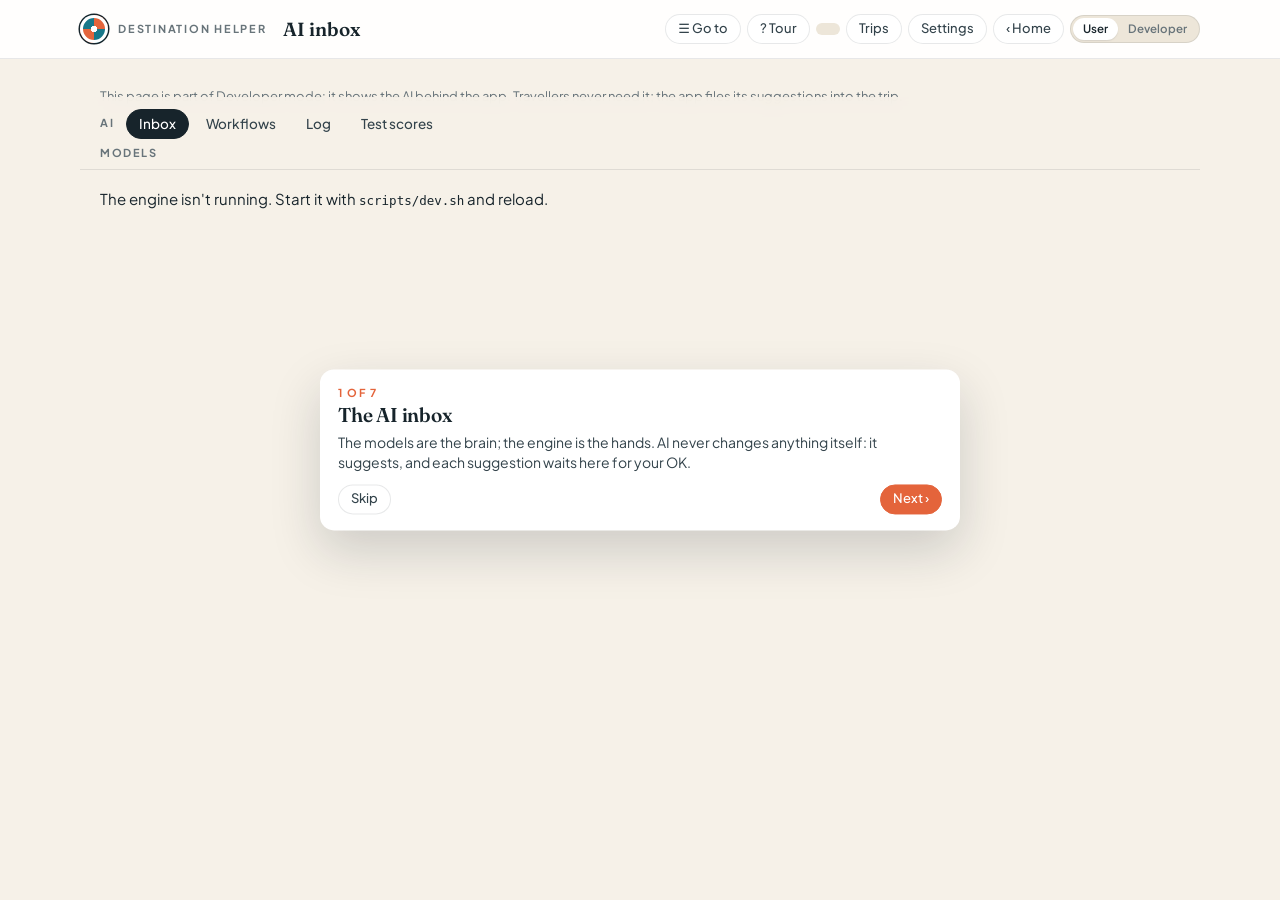
==== commit 2b834354: "User and Developer modes; reframed for travellers A switch in every header: User mode is the app as " ====
--- a/apps/ai/web/index.html
+++ b/apps/ai/web/index.html
@@ -26,6 +26,7 @@
  <span class="appbar-right"><span class="pill" id="pill"></span><a href="/apps/trips/web/">Trips</a><a href="/apps/system/web/settings.html#ai">Settings</a><a href="/apps/launcher/web/">‹ Home</a></span>
 </div></header>
 <main class="wrap">
+ <div class="help mode-note">This page is part of Developer mode: it shows the AI behind the app. Travellers never need it; the app files its suggestions into the trip.</div>
  <div class="side-layout">
   <aside class="sidebar">
    <div><h4>AI</h4><nav class="sidenav" id="tabs"><a href="#inbox" class="on">Inbox</a><a href="#workflows">Workflows</a><a href="#log">Log</a><a href="#tests">Test scores</a></nav></div>
--- a/ui-kit/shell.css
+++ b/ui-kit/shell.css
@@ -70,6 +70,13 @@
  .detail-dialog{position:fixed;margin:0;left:0;right:0;bottom:0;top:auto;width:100vw;max-width:100vw;max-height:88vh;border-radius:var(--radius) var(--radius) 0 0;padding:18px 16px 28px}
 }
 
+/* ---- User / Developer mode */
+.mode-user .dev-only{display:none!important}
+.mode-switch{display:inline-flex;border:1px solid var(--line);border-radius:var(--radius-pill);background:var(--ink-2);padding:2px}
+.mode-switch button{font:inherit;font-size:11.5px;font-weight:600;padding:4px 10px;border:0;border-radius:var(--radius-pill);background:transparent;color:var(--mut);cursor:pointer;line-height:1.2}
+.mode-switch button.on{background:var(--ink-3);color:var(--paper);box-shadow:var(--shadow-sm)}
+.mode-dev .mode-switch button.on{background:var(--night);color:#fff}
+
 /* ---- guided tour and the Go-to menu (ui-kit/tour.js) */
 .tour-btn.gold{background:var(--gold);border-color:var(--gold);color:#fff}
 #tour-menu{position:fixed;inset:0;background:rgba(23,36,43,.45);z-index:900;display:flex;align-items:flex-start;justify-content:flex-end}
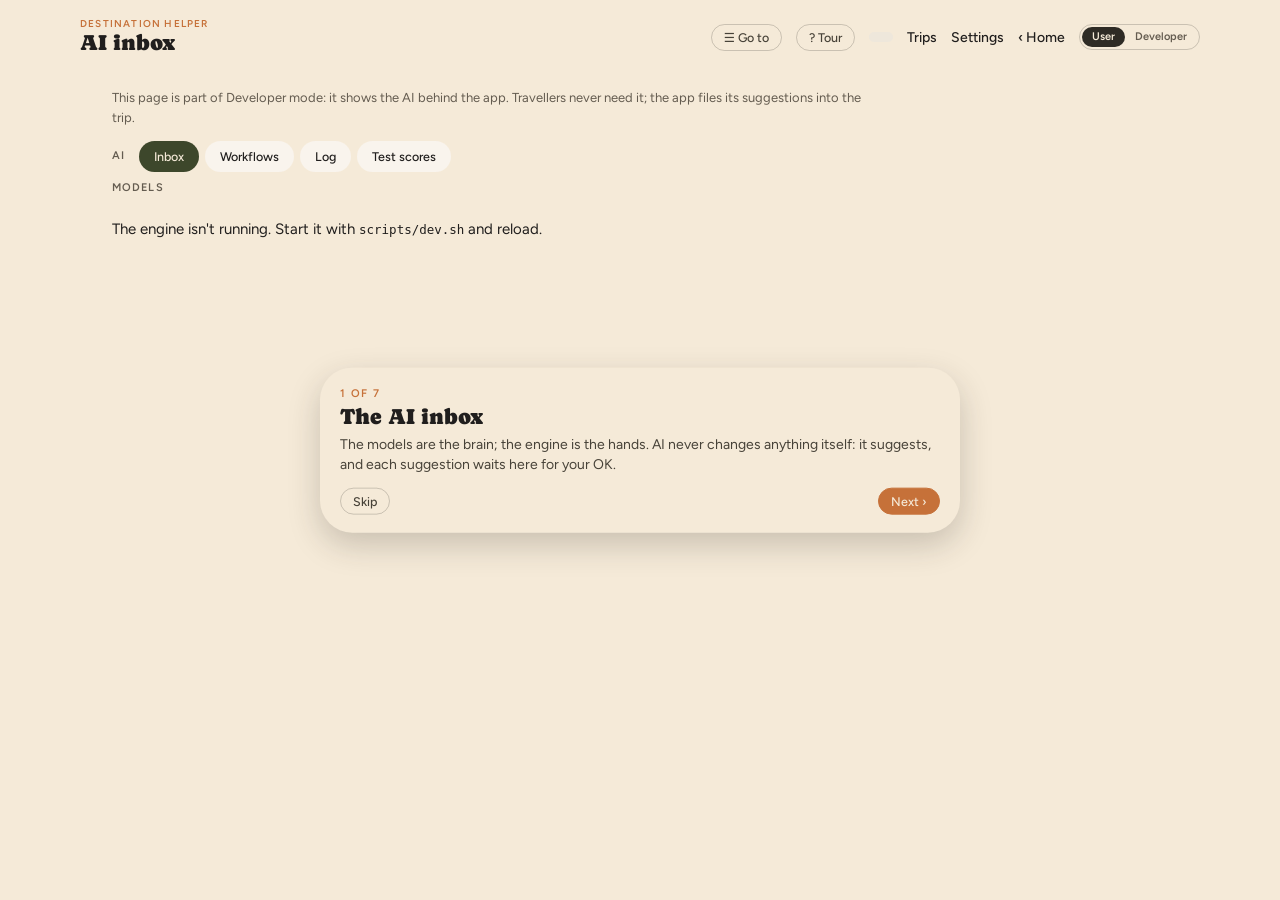
==== commit 7ed8eb09: "The Organic look and the four screens from the mockup board Home as a list of trips (days to go, pho" ====
--- a/apps/ai/web/index.html
+++ b/apps/ai/web/index.html
@@ -5,7 +5,7 @@
 <meta name="viewport" content="width=device-width, initial-scale=1">
 <title>AI inbox · Destination Helper</title>
 <link rel="preconnect" href="https://fonts.googleapis.com">
-<link href="https://fonts.googleapis.com/css2?family=Fraunces:opsz,wght@9..144,500;9..144,600;9..144,700&family=Plus+Jakarta+Sans:wght@400;500;600;700&display=swap" rel="stylesheet">
+<link href="https://fonts.googleapis.com/css2?family=Caprasimo&family=Figtree:wght@400;500;600;700&display=swap" rel="stylesheet">
 <link rel="stylesheet" href="/ui-kit/tokens.css">
 <link rel="stylesheet" href="/ui-kit/shell.css">
 <link rel="stylesheet" href="/ui-kit/app.css">
--- a/ui-kit/tokens.css
+++ b/ui-kit/tokens.css
@@ -1,58 +1,34 @@
-/* Destination Helper — the design tokens. A light, warm "paper and sea" look:
-   sand ground, white cards, ink text, coral for the one action that matters,
-   sea for links, sun for warnings. Fraunces for display and numbers, Plus
-   Jakarta Sans for reading. Dark mode follows the system unless the page
-   sets data-theme. The variable names are shared by every page. */
+/* Destination Helper — the tokens. The look is the Organic design system
+   (ui-kit/organic.css, from the mockup board): a sand ground, terracotta for
+   the one action that matters, sage for "fine" and the trust layer (prices,
+   dates, bookings), Caprasimo display over Figtree. This file maps the names
+   every page uses onto Organic's variables, so changing Organic changes all. */
+@import url("organic.css");
 :root{
-  --ink:#F6F1E8;          /* the ground (sand) */
-  --ink-2:#EDE6D9;        /* a deeper sand: rails, toasts, hover */
-  --ink-3:#FFFFFF;        /* cards */
-  --paper:#17242B;        /* text */
-  --paper-2:#33434B;
-  --mut:#68747A;
-  --mut-2:#8A959A;
-  --line:rgba(23,36,43,.10);
-  --line-2:rgba(23,36,43,.22);
-  --gold:#E4643B;         /* the action colour (coral) */
-  --gold-2:#C8502B;
-  --gold-soft:rgba(228,100,59,.10);
-  --sea:#17788A;          /* links, secondary emphasis */
-  --sea-soft:rgba(23,120,138,.10);
-  --sun:#F0B43C;
-  --night:#17242B;
-  --ok:#2E8B57;  --ok-soft:rgba(46,139,87,.12);
-  --warn:#C98A12; --warn-soft:rgba(240,180,60,.16);
-  --bad:#C7382D;  --bad-soft:rgba(199,56,45,.10);
-  --font-heading:"Fraunces","Iowan Old Style",Georgia,serif;
-  --font-body:"Plus Jakarta Sans",system-ui,-apple-system,"Segoe UI",sans-serif;
-  --radius:14px; --radius-sm:8px; --radius-pill:999px;
-  --shadow-sm:0 1px 2px rgba(23,36,43,.06),0 1px 1px rgba(23,36,43,.04);
-  --shadow-md:0 6px 20px rgba(23,36,43,.08),0 1px 3px rgba(23,36,43,.06);
-  --shadow-lg:0 20px 50px rgba(23,36,43,.18);
-  --header-h:58px;
+  --ink:var(--color-bg);            /* the ground */
+  --ink-2:var(--color-neutral-200); /* rails, toasts, hover */
+  --ink-3:var(--color-surface);     /* cards */
+  --card-2:var(--color-neutral-100);/* a lighter card inside a card */
+  --paper:var(--color-text);
+  --paper-2:var(--color-neutral-800);
+  --mut:var(--color-neutral-700);
+  --mut-2:var(--color-neutral-600);
+  --line:color-mix(in srgb,var(--color-text) 9%,transparent);
+  --line-2:color-mix(in srgb,var(--color-text) 20%,transparent);
+  --gold:var(--color-accent);        --gold-2:var(--color-accent-600);  --gold-soft:var(--color-accent-100);
+  --sea:var(--color-accent-2-600);   --sea-soft:var(--color-accent-2-100);
+  --sun:var(--color-accent-300);
+  --night:var(--color-neutral-900);
+  --ok:var(--color-accent-2-700);    --ok-soft:var(--color-accent-2-100);
+  --warn:var(--color-accent-700);    --warn-soft:var(--color-accent-100);
+  --bad:var(--color-accent);         --bad-soft:var(--color-accent-100);
+  --radius:calc(var(--radius-lg) * 1.15); --radius-sm:var(--radius-md); --radius-pill:999px;
+  --header-h:64px;
 }
-@media (prefers-color-scheme:dark){
-  :root:not([data-theme="light"]){
-    --ink:#0F1A20; --ink-2:#0A1216; --ink-3:#172630; --paper:#F1ECE3; --paper-2:#CFC8BC; --mut:#93A0A6; --mut-2:#6E7B81;
-    --line:rgba(255,255,255,.10); --line-2:rgba(255,255,255,.22); --gold:#F08A5D; --gold-2:#E4643B; --gold-soft:rgba(240,138,93,.14);
-    --sea:#5FB3C4; --sea-soft:rgba(95,179,196,.14); --ok:#6CC796; --warn:#F0B43C; --bad:#F07C72;
-    --shadow-sm:0 1px 2px rgba(0,0,0,.4); --shadow-md:0 6px 20px rgba(0,0,0,.45); --shadow-lg:0 20px 50px rgba(0,0,0,.6);
-  }
-}
-:root[data-theme="dark"]{
-  --ink:#0F1A20; --ink-2:#0A1216; --ink-3:#172630; --paper:#F1ECE3; --paper-2:#CFC8BC; --mut:#93A0A6; --mut-2:#6E7B81;
-  --line:rgba(255,255,255,.10); --line-2:rgba(255,255,255,.22); --gold:#F08A5D; --gold-2:#E4643B; --gold-soft:rgba(240,138,93,.14);
-  --sea:#5FB3C4; --sea-soft:rgba(95,179,196,.14); --ok:#6CC796; --warn:#F0B43C; --bad:#F07C72;
-}
-*,*::before,*::after{box-sizing:border-box}
 html{-webkit-text-size-adjust:100%}
-body{margin:0;background:var(--ink);color:var(--paper);font-family:var(--font-body);font-size:15px;line-height:1.5;font-weight:400}
-h1,h2,h3,h4,h5{font-family:var(--font-heading);font-weight:600;line-height:1.12;letter-spacing:-.01em;margin:0 0 6px;font-variation-settings:"opsz" 60}
-h1{font-size:34px}h2{font-size:26px}h3{font-size:20px}h4{font-size:16px}
-p{margin:0 0 10px}
-a{color:var(--sea);text-underline-offset:3px;text-decoration-thickness:1px}
-a:hover{color:var(--gold)}
-img{display:block;max-width:100%}
-:focus{outline:none}
-:focus-visible{outline:2px solid var(--sea);outline-offset:2px;border-radius:4px}
+body{font-size:15px;line-height:1.5}
+h1,h2,h3,h4,h5{letter-spacing:0;margin:0 0 6px}
+h1{font-size:38px}h2{font-size:26px}h3{font-size:19px}h4{font-size:16px}
+a{color:var(--color-accent-700);text-underline-offset:3px;text-decoration-thickness:1px}
+a:hover{color:var(--color-accent)}
 ::selection{background:var(--gold-soft)}
--- a/ui-kit/shell.css
+++ b/ui-kit/shell.css
@@ -1,98 +1,92 @@
-/* The shell: a sticky white header with pill navigation, horizontal rails in
-   place of a sidebar, the detail sheet, the tour. Every page loads tokens.css
-   then this file, then app.css. */
+/* The shell on the Organic system: a quiet header (brand stacked, plain links),
+   the page's own controls as pill rows, the detail sheet, the tour. */
 html,body{min-height:100%}
-h1,h2,h3{font-family:var(--font-heading)}
+h1,h2,h3{font-family:var(--font-heading);font-weight:var(--font-heading-weight)}
 
 /* ---- header */
-.band{position:sticky;top:0;z-index:50;background:color-mix(in srgb,var(--ink-3) 92%,transparent);backdrop-filter:saturate(1.4) blur(10px);-webkit-backdrop-filter:saturate(1.4) blur(10px);border-bottom:1px solid var(--line);padding:0 20px}
-.appbar{max-width:1120px;margin:0 auto;display:flex;align-items:center;justify-content:space-between;gap:14px;min-height:var(--header-h)}
-.appbar-brand{display:flex;align-items:center;gap:10px;font-family:var(--font-heading);font-weight:600;font-size:19px;white-space:nowrap;color:var(--paper)}
-.appbar-brand::before{content:"";width:28px;height:28px;border-radius:50%;flex:none;background:
-  radial-gradient(circle at 50% 50%,var(--ink-3) 0 3px,transparent 3.5px),
-  conic-gradient(from 0deg,var(--gold) 0 25%,var(--sea) 25% 50%,var(--gold) 50% 75%,var(--sea) 75% 100%);
-  box-shadow:inset 0 0 0 3px var(--ink-3),0 0 0 1.5px var(--paper)}
-.appbar-eyebrow{font-family:var(--font-body);font-weight:700;font-size:11px;letter-spacing:.16em;text-transform:uppercase;color:var(--mut);margin-right:6px}
-.appbar-right{display:flex;align-items:center;gap:6px;flex-wrap:wrap;justify-content:flex-end;font-size:13px}
-.appbar-right a,.tour-btn{text-decoration:none;color:var(--paper-2);border:1px solid var(--line);background:var(--ink-3);padding:6px 12px;border-radius:var(--radius-pill);font-size:13px;font-weight:500;font-family:var(--font-body);cursor:pointer;line-height:1.2}
-.appbar-right a:hover,.tour-btn:hover{border-color:var(--paper);color:var(--paper)}
-.pill{font-size:12px;color:var(--mut);white-space:nowrap;padding:6px 12px;border-radius:var(--radius-pill);background:var(--ink-2)}
+.band{padding:0 32px;background:transparent}
+.appbar{max-width:1120px;margin:0 auto;display:flex;align-items:center;justify-content:space-between;gap:14px;min-height:var(--header-h);padding:14px 0 4px}
+.appbar-brand{display:flex;flex-direction:column;line-height:1.1;font-family:var(--font-heading);font-weight:var(--font-heading-weight);font-size:22px;color:var(--paper)}
+.appbar-eyebrow{font-family:var(--font-body);font-weight:600;font-size:10px;letter-spacing:.12em;text-transform:uppercase;color:var(--color-accent);margin:0 0 2px}
+.appbar-right{display:flex;align-items:center;gap:14px;flex-wrap:wrap;justify-content:flex-end;font-size:14px}
+.appbar-right a{text-decoration:none;color:var(--paper);font-weight:500}
+.appbar-right a:hover{color:var(--color-accent)}
+.tour-btn{text-decoration:none;color:var(--paper-2);border:1px solid var(--line-2);background:transparent;padding:5px 12px;border-radius:var(--radius-pill);font-size:12.5px;font-weight:500;font-family:var(--font-body);cursor:pointer;line-height:1.2}
+.tour-btn:hover{border-color:var(--paper);color:var(--paper)}
+.pill{font-size:12px;color:var(--mut);white-space:nowrap;padding:5px 12px;border-radius:var(--radius-pill);background:var(--ink-2)}
 .pill b{color:var(--paper);font-weight:600}
 .pill.ok b{color:var(--ok)}.pill.bad b{color:var(--bad)}
-.wrap{max-width:1120px;margin:0 auto;padding:22px 20px 96px}
+.wrap{max-width:1120px;margin:0 auto;padding:18px 32px 110px}
 
-/* ---- buttons */
-.sbtn{font-family:var(--font-body);font-size:13.5px;font-weight:600;padding:9px 16px;border:1px solid var(--line-2);background:var(--ink-3);color:var(--paper);cursor:pointer;border-radius:var(--radius-pill);line-height:1.2;text-decoration:none;display:inline-flex;align-items:center;gap:6px;transition:transform .08s ease,box-shadow .12s ease}
-.sbtn:hover{border-color:var(--paper);box-shadow:var(--shadow-sm)}
-.sbtn:active{transform:translateY(1px)}
-.sbtn.gold{background:var(--gold);border-color:var(--gold);color:#fff}
-.sbtn.gold:hover{background:var(--gold-2);border-color:var(--gold-2)}
-.sbtn:disabled{opacity:.45;cursor:default;box-shadow:none}
+/* ---- buttons: Organic's pill buttons under the names the pages use */
+.sbtn{font-family:var(--font-heading);font-weight:var(--font-heading-weight);font-size:14px;padding:10px 20px;border:1px solid var(--line-2);background:transparent;color:var(--paper);cursor:pointer;border-radius:var(--radius-pill);line-height:1.2;text-decoration:none;display:inline-flex;align-items:center;gap:6px;letter-spacing:.01em}
+.sbtn:hover{background:color-mix(in srgb,var(--color-text) 7%,transparent)}
+.sbtn:active{background:color-mix(in srgb,var(--color-text) 14%,transparent)}
+.sbtn.gold{background:var(--color-accent);border-color:var(--color-accent);color:var(--color-bg)}
+.sbtn.gold:hover{background:var(--color-accent-600);border-color:var(--color-accent-600)}
+.sbtn.gold:active{background:var(--color-accent-700)}
+.sbtn.ghost{border-color:transparent;color:var(--color-accent-700);padding-inline:8px}
+.sbtn:disabled{opacity:.45;cursor:default}
 .sbtn.danger{border-color:var(--bad);color:var(--bad)}
-.sbtn.mini{font-size:12px;padding:5px 11px}
+.sbtn.mini{font-size:12.5px;padding:6px 14px}
 .muted{color:var(--mut)}
 .mono{font-family:ui-monospace,Menlo,monospace;font-size:12.5px}
 
-/* ---- rails: the page's own navigation, above the content on every width.
-   The markup keeps the old names (.side-layout / .sidebar / .sidenav / .opts)
-   so every page renders; the look is a set of horizontal pill rails. */
+/* ---- the page's own controls: rows of pills, not a sidebar */
 .side-layout{display:block}
-.sidebar{position:sticky;top:var(--header-h);z-index:40;display:flex;flex-direction:column;gap:4px;margin:-22px -20px 18px;padding:10px 20px 8px;background:color-mix(in srgb,var(--ink) 94%,transparent);backdrop-filter:blur(8px);-webkit-backdrop-filter:blur(8px);border-bottom:1px solid var(--line)}
+.sidebar{display:flex;flex-direction:column;gap:6px;margin:0 0 22px}
 .sidebar > div{display:flex;align-items:center;gap:8px;overflow-x:auto;scrollbar-width:none;min-width:0;padding:2px 0}
 .sidebar > div::-webkit-scrollbar{display:none}
-.sidebar h4{font-size:11px;letter-spacing:.14em;text-transform:uppercase;color:var(--mut);font-family:var(--font-body);font-weight:700;margin:0 4px 0 0;white-space:nowrap}
-.sidebar .sidenav,.sidebar .opts{display:flex;gap:4px;flex:1;min-width:0}
-.sidebar .sidenav a,.sidebar .opts button{font:inherit;font-size:13.5px;font-weight:500;color:var(--paper-2);text-decoration:none;background:transparent;border:1px solid transparent;padding:6px 12px;border-radius:var(--radius-pill);cursor:pointer;white-space:nowrap;line-height:1.2}
-.sidebar .sidenav a:hover,.sidebar .opts button:hover{background:var(--ink-3);border-color:var(--line)}
-.sidebar .sidenav a.on{background:var(--night);color:#fff;border-color:var(--night)}
-.sidebar .opts button.on{background:var(--ink-3);border-color:var(--gold);color:var(--paper);box-shadow:var(--shadow-sm)}
-.sidebar .opts button.sub{font-size:13px;color:var(--mut)}
-.sidebar .opts button .n{color:var(--mut);margin-left:6px;font-size:12px;font-weight:400}
+.sidebar h4{font-size:11px;letter-spacing:.1em;text-transform:uppercase;color:var(--mut);font-family:var(--font-body);font-weight:600;margin:0 6px 0 0;white-space:nowrap}
+.sidebar .sidenav,.sidebar .opts{display:flex;gap:6px;flex:1;min-width:0}
+.sidebar .sidenav a,.sidebar .opts button{font:inherit;font-size:12.5px;font-weight:500;color:var(--paper);text-decoration:none;background:var(--color-neutral-100);border:1px solid transparent;padding:7px 14px;border-radius:var(--radius-pill);cursor:pointer;white-space:nowrap;line-height:1.2}
+.sidebar .sidenav a:hover,.sidebar .opts button:hover{background:var(--color-neutral-200)}
+.sidebar .sidenav a.on{background:var(--color-accent-2-800);color:var(--color-bg)}
+.sidebar .opts button.on{background:var(--color-accent);color:var(--color-bg)}
+.sidebar .opts button.sub{color:var(--mut);background:transparent}
+.sidebar .opts button .n{color:inherit;opacity:.7;margin-left:6px;font-size:12px;font-weight:400}
 .sidebar .sbtn{white-space:nowrap}
 .side-layout > .content{min-width:0}
 
-/* ---- the detail sheet: centred on a desk, a bottom sheet on a phone */
-.detail-dialog{background:var(--ink-3);color:var(--paper);border:0;border-radius:var(--radius);padding:22px 24px;max-width:700px;width:min(94vw,700px);max-height:88vh;overflow:auto;box-shadow:var(--shadow-lg)}
-.detail-dialog::backdrop{background:rgba(23,36,43,.45);backdrop-filter:blur(2px)}
-.detail-dialog h2{font-size:24px;margin-bottom:10px;padding-right:80px}
-.detail-dialog .close{float:right;font:inherit;font-size:13px;font-weight:600;background:var(--ink-2);border:0;color:var(--paper);padding:6px 12px;border-radius:var(--radius-pill);cursor:pointer}
+/* ---- User / Developer mode */
+.mode-user .dev-only{display:none!important}
+.mode-switch{display:inline-flex;border:1px solid var(--line-2);border-radius:var(--radius-pill);padding:2px}
+.mode-switch button{font:inherit;font-size:11px;font-weight:600;padding:3px 10px;border:0;border-radius:var(--radius-pill);background:transparent;color:var(--mut);cursor:pointer;line-height:1.2}
+.mode-switch button.on{background:var(--color-neutral-900);color:var(--color-bg)}
+
+/* ---- the detail sheet */
+.detail-dialog{background:var(--color-neutral-100);color:var(--paper);border:0;border-radius:var(--radius);padding:24px 26px;max-width:700px;width:min(94vw,700px);max-height:88vh;overflow:auto;box-shadow:var(--shadow-lg)}
+.detail-dialog::backdrop{background:color-mix(in srgb,var(--color-neutral-900) 45%,transparent)}
+.detail-dialog h2{font-size:26px;margin-bottom:10px;padding-right:80px}
+.detail-dialog .close{float:right;font:inherit;font-size:13px;font-weight:600;background:var(--color-neutral-200);border:0;color:var(--paper);padding:6px 14px;border-radius:var(--radius-pill);cursor:pointer}
 @media (max-width:760px){
- .band{padding:0 14px}
- .appbar{min-height:52px;gap:4px 8px;flex-wrap:wrap;padding:8px 0}
- .appbar-brand{font-size:17px}
- .appbar-right{gap:6px;flex-wrap:nowrap;overflow-x:auto;scrollbar-width:none;width:100%;justify-content:flex-start;padding-bottom:2px}
+ .band{padding:0 16px}
+ .appbar{min-height:52px;gap:4px 8px;flex-wrap:wrap;padding:10px 0 2px}
+ .appbar-brand{font-size:19px}
+ .appbar-right{gap:10px;flex-wrap:nowrap;overflow-x:auto;scrollbar-width:none;width:100%;justify-content:flex-start;padding-bottom:2px}
  .appbar-right::-webkit-scrollbar{display:none}
  .appbar-right a,.tour-btn{white-space:nowrap;flex:none}
- .appbar-right a,.tour-btn{padding:5px 9px;font-size:12px}
  .pill{display:none}
- .wrap{padding:16px 14px 110px}
- .sidebar{margin:-16px -14px 14px;padding:8px 14px 6px;top:92px}
+ .wrap{padding:12px 16px 120px}
  .detail-dialog{position:fixed;margin:0;left:0;right:0;bottom:0;top:auto;width:100vw;max-width:100vw;max-height:88vh;border-radius:var(--radius) var(--radius) 0 0;padding:18px 16px 28px}
 }
 
-/* ---- User / Developer mode */
-.mode-user .dev-only{display:none!important}
-.mode-switch{display:inline-flex;border:1px solid var(--line);border-radius:var(--radius-pill);background:var(--ink-2);padding:2px}
-.mode-switch button{font:inherit;font-size:11.5px;font-weight:600;padding:4px 10px;border:0;border-radius:var(--radius-pill);background:transparent;color:var(--mut);cursor:pointer;line-height:1.2}
-.mode-switch button.on{background:var(--ink-3);color:var(--paper);box-shadow:var(--shadow-sm)}
-.mode-dev .mode-switch button.on{background:var(--night);color:#fff}
-
 /* ---- guided tour and the Go-to menu (ui-kit/tour.js) */
-.tour-btn.gold{background:var(--gold);border-color:var(--gold);color:#fff}
-#tour-menu{position:fixed;inset:0;background:rgba(23,36,43,.45);z-index:900;display:flex;align-items:flex-start;justify-content:flex-end}
-.tour-menu-in{background:var(--ink-3);color:var(--paper);width:min(360px,92vw);height:100%;overflow:auto;padding:16px 18px;box-shadow:var(--shadow-lg)}
-.tour-menu-head{display:flex;justify-content:space-between;align-items:center;margin-bottom:10px;font-size:19px;font-family:var(--font-heading)}
+.tour-btn.gold{background:var(--color-accent);border-color:var(--color-accent);color:var(--color-bg)}
+#tour-menu{position:fixed;inset:0;background:color-mix(in srgb,var(--color-neutral-900) 45%,transparent);z-index:900;display:flex;align-items:flex-start;justify-content:flex-end}
+.tour-menu-in{background:var(--color-bg);color:var(--paper);width:min(360px,92vw);height:100%;overflow:auto;padding:18px 20px;box-shadow:var(--shadow-lg)}
+.tour-menu-head{display:flex;justify-content:space-between;align-items:center;margin-bottom:10px;font-size:20px;font-family:var(--font-heading)}
 .tour-x{font:inherit;font-size:22px;background:transparent;border:0;color:var(--paper);cursor:pointer}
-.tour-menu-in a:not(.tour-btn){display:block;padding:10px 12px;border:1px solid var(--line);border-radius:var(--radius-sm);margin-bottom:6px;text-decoration:none;color:var(--paper)}
-.tour-menu-in a:not(.tour-btn):hover,.tour-menu-in a.on{border-color:var(--gold);background:var(--gold-soft)}
-.tour-menu-in a b{display:block;font-family:var(--font-heading);font-size:17px}
+.tour-menu-in a:not(.tour-btn){display:block;padding:12px 14px;background:var(--color-surface);border-radius:var(--radius-md);margin-bottom:8px;text-decoration:none;color:var(--paper)}
+.tour-menu-in a:not(.tour-btn):hover,.tour-menu-in a.on{background:var(--color-accent-100)}
+.tour-menu-in a b{display:block;font-family:var(--font-heading);font-weight:var(--font-heading-weight);font-size:17px}
 .tour-menu-in a span{font-size:12.5px;color:var(--mut)}
 .tour-menu-foot{display:flex;gap:8px;margin-top:14px;flex-wrap:wrap}
 #tour-dim,#tour-spot,#tour-card{display:none}
 body.touring #tour-dim{display:block;position:fixed;inset:0;background:transparent;z-index:950}
-body.touring #tour-spot{display:block;position:absolute;z-index:951;border:2px solid var(--gold);border-radius:10px;box-shadow:0 0 0 9999px rgba(23,36,43,.45);pointer-events:none}
-body.touring #tour-card{display:block;position:absolute;z-index:952;background:var(--ink-3);color:var(--paper);border:0;border-radius:var(--radius);padding:16px 18px;box-shadow:var(--shadow-lg)}
-#tour-card h3{font-size:20px;margin:2px 0 6px}
+body.touring #tour-spot{display:block;position:absolute;z-index:951;border:2px solid var(--color-accent);border-radius:16px;box-shadow:0 0 0 9999px color-mix(in srgb,var(--color-neutral-900) 45%,transparent);pointer-events:none}
+body.touring #tour-card{display:block;position:absolute;z-index:952;background:var(--color-bg);color:var(--paper);border:0;border-radius:var(--radius);padding:18px 20px;box-shadow:var(--shadow-lg)}
+#tour-card h3{font-size:22px;margin:2px 0 6px}
 #tour-card p{margin:0 0 12px;font-size:14px;line-height:1.45;color:var(--paper-2)}
-#tour-card .tour-step{font-size:11px;letter-spacing:.14em;text-transform:uppercase;color:var(--gold);font-weight:700}
+#tour-card .tour-step{font-size:11px;letter-spacing:.12em;text-transform:uppercase;color:var(--color-accent);font-weight:600}
 #tour-card .tour-actions{display:flex;gap:6px;align-items:center}
--- a/ui-kit/app.css
+++ b/ui-kit/app.css
@@ -1,72 +1,76 @@
-/* The shared app pieces: panels, cards, stat tiles, tables, chips, badges,
-   forms, dialogs, toast. Pages keep only what is theirs. */
+/* The shared app pieces on the Organic system: panels, cards, stat tiles,
+   tables, chips, badges, forms, dialogs, toast. */
 .panel{display:none}.panel.on{display:block;animation:rise .18s ease}
 @keyframes rise{from{opacity:0;transform:translateY(4px)}to{opacity:1;transform:none}}
-h2.sec{font-size:24px;margin:0 0 12px}
-h2.sec .small{font-family:var(--font-body);font-weight:400;font-size:13px;color:var(--mut);margin-left:6px}
-.card{border:1px solid var(--line);background:var(--ink-3);padding:16px 18px;margin-bottom:14px;border-radius:var(--radius);box-shadow:var(--shadow-sm)}
-.card h3{font-size:12px;letter-spacing:.12em;text-transform:uppercase;color:var(--mut);font-family:var(--font-body);font-weight:700;margin-bottom:10px}
-.card h3 .small{letter-spacing:0;text-transform:none;font-weight:400}
+h2.sec{font-size:28px;margin:0 0 12px}
+h2.sec .small{font-family:var(--font-body);font-weight:400;font-size:13px;color:var(--mut);margin-left:8px}
+.card{border:0;background:var(--color-surface);padding:18px 20px;margin-bottom:14px;border-radius:var(--radius)}
+.card h3{font-size:11px;letter-spacing:.1em;text-transform:uppercase;color:var(--color-accent);font-family:var(--font-body);font-weight:600;margin-bottom:10px}
+.card h3 .small{letter-spacing:0;text-transform:none;font-weight:400;color:var(--mut)}
+.card.light{background:var(--color-neutral-100)}
 .two{display:grid;grid-template-columns:1fr 1fr;gap:14px}
-.kpis{display:grid;grid-template-columns:repeat(auto-fill,minmax(170px,1fr));gap:10px;margin-bottom:16px}
-.kpi{border:1px solid var(--line);background:var(--ink-3);padding:14px 16px;border-radius:var(--radius);box-shadow:var(--shadow-sm);position:relative;overflow:hidden}
-.kpi::after{content:"";position:absolute;left:0;top:0;bottom:0;width:4px;background:var(--sea);opacity:.6}
-.kpi .lab{font-size:11px;letter-spacing:.12em;text-transform:uppercase;color:var(--mut);font-weight:700}
-.kpi .val{font-family:var(--font-heading);font-size:28px;font-weight:600;margin-top:2px;line-height:1.1;font-variant-numeric:tabular-nums}
+.kpis{display:grid;grid-template-columns:repeat(auto-fill,minmax(170px,1fr));gap:12px;margin-bottom:18px}
+.kpi{background:var(--color-surface);padding:16px 18px;border-radius:var(--radius-md);position:relative}
+.kpi .lab{font-size:11px;letter-spacing:.1em;text-transform:uppercase;color:var(--mut);font-weight:600}
+.kpi .val{font-family:var(--font-heading);font-size:30px;margin-top:2px;line-height:1.1;font-variant-numeric:tabular-nums}
 .kpi .sub{font-size:12.5px;color:var(--mut);margin-top:2px}
-.kpi.warn::after{background:var(--warn)}.kpi.warn .val{color:var(--warn)}
-.kpi[data-detail],a.kpi{cursor:pointer}.kpi[data-detail]:hover,a.kpi:hover{border-color:var(--gold);box-shadow:var(--shadow-md)}
-.kpi .more{font-size:11px;color:var(--gold);margin-top:4px}
+.kpi.warn{background:var(--color-accent-100)}.kpi.warn .val{color:var(--color-accent-700)}
+.kpi[data-detail],a.kpi{cursor:pointer;text-decoration:none;color:inherit}.kpi[data-detail]:hover,a.kpi:hover{background:var(--color-neutral-200)}
+a.kpi .lab,a.kpi .sub,a.kpi .val{text-decoration:none}
+.kpi .more{font-size:11px;color:var(--color-accent-700);margin-top:4px}
 .notes{display:flex;flex-wrap:wrap;gap:6px 18px;font-size:13px;color:var(--mut);margin:0 0 14px}
-.notes a{color:var(--warn)}
 .row{display:flex;gap:8px;flex-wrap:wrap;align-items:center}
 .row > *{flex:0 1 auto}
 .row input[type=text],.row input[type=search]{flex:1;min-width:140px}
 .row input[type=date],.row input[type=number],.row select{width:auto}
 .mini{font-size:12px;padding:3px 9px}
 .small{font-size:12.5px;color:var(--mut)}
-.help{font-size:13px;color:var(--mut);margin:6px 0 12px;line-height:1.5}
+.help{font-size:13px;color:var(--mut);margin:6px 0 12px;line-height:1.5;max-width:760px}
 .pos{color:var(--ok)}.neg{color:var(--paper)}.bad{color:var(--bad)}.ok{color:var(--ok)}
 .scroll{overflow-x:auto}
 input[type=text],input[type=number],input[type=date],input[type=time],input[type=datetime-local],input[type=search],input[type=password],input[type=email],select,textarea{
- font:inherit;font-size:14px;color:var(--paper);background:var(--ink-3);border:1px solid var(--line-2);padding:9px 12px;border-radius:10px;max-width:100%;width:100%}
-input:focus,select:focus,textarea:focus{outline:none;border-color:var(--sea);box-shadow:0 0 0 3px var(--sea-soft)}
-select option{color:#17242B;background:#fff}
-select{max-width:100%;appearance:none;-webkit-appearance:none;background-image:linear-gradient(45deg,transparent 50%,var(--mut) 50%),linear-gradient(135deg,var(--mut) 50%,transparent 50%);background-position:calc(100% - 16px) 50%,calc(100% - 11px) 50%;background-size:5px 5px,5px 5px;background-repeat:no-repeat;padding-right:30px}
-textarea{min-height:72px;resize:vertical}
-input[type=checkbox]{width:18px;height:18px;accent-color:var(--gold);vertical-align:middle}
+ font:inherit;font-size:14px;color:var(--paper);background:var(--color-surface);border:1px solid var(--line-2);padding:10px 16px;border-radius:var(--radius-pill);max-width:100%;width:100%;caret-color:var(--color-accent)}
+textarea{border-radius:var(--radius-md);min-height:80px;resize:vertical}
+input:hover,select:hover,textarea:hover{border-color:color-mix(in srgb,var(--color-text) 45%,transparent)}
+input:focus,select:focus,textarea:focus{outline:none;border-color:var(--color-accent)}
+select option{color:#201e1d;background:#f9f4ed}
+select{appearance:none;-webkit-appearance:none;background-image:linear-gradient(45deg,transparent 50%,var(--mut) 50%),linear-gradient(135deg,var(--mut) 50%,transparent 50%);background-position:calc(100% - 18px) 50%,calc(100% - 13px) 50%;background-size:5px 5px,5px 5px;background-repeat:no-repeat;padding-right:34px}
+input[type=checkbox],input[type=radio]{width:18px;height:18px;accent-color:var(--color-accent);vertical-align:middle}
 .chips{display:flex;flex-wrap:wrap;gap:6px;margin:8px 0}
-.chip{font-size:12.5px;font-weight:500;padding:5px 12px;border:1px solid var(--line-2);border-radius:var(--radius-pill);cursor:pointer;color:var(--paper-2);background:var(--ink-3);font-family:var(--font-body)}
-.chip:hover{border-color:var(--paper)}
-.chip.on{border-color:var(--night);background:var(--night);color:#fff}
-.chip .n{color:var(--mut);margin-left:4px}
-.chip.on .n{color:rgba(255,255,255,.7)}
-.tag{font-size:11px;padding:2px 8px;border:1px solid var(--line-2);border-radius:var(--radius-pill);color:var(--mut);margin-left:4px}
-.tag.rule{border-color:var(--sea);color:var(--sea)}.tag.you{border-color:var(--gold);color:var(--gold)}
-.badge{display:inline-block;font-size:10.5px;font-weight:700;letter-spacing:.04em;padding:2px 8px;border:0;border-radius:var(--radius-pill);color:var(--mut);background:var(--ink-2);margin-left:5px;vertical-align:middle}
-.badge.hand{background:var(--warn-soft);color:var(--warn)}.badge.index{background:var(--sea-soft);color:var(--sea)}.badge.verified{background:var(--ok-soft);color:var(--ok)}.badge.estimate{background:var(--ink-2)}
-table.t{border-collapse:collapse;width:100%;font-size:13.5px}
-table.t th{text-align:left;color:var(--mut);font-weight:700;font-size:11px;letter-spacing:.08em;text-transform:uppercase;padding:8px 10px 8px 0;border-bottom:1px solid var(--line);white-space:nowrap}
-table.t td{padding:8px 10px 8px 0;border-bottom:1px solid var(--line);vertical-align:middle}
+.chip{font-size:12.5px;font-weight:500;padding:6px 14px;border:0;border-radius:var(--radius-pill);cursor:pointer;color:var(--paper);background:var(--color-neutral-100);font-family:var(--font-body)}
+.chip:hover{background:var(--color-neutral-200)}
+.chip.on{background:var(--color-accent-2-800);color:var(--color-bg)}
+.chip .n{color:inherit;opacity:.7;margin-left:4px}
+.tag{font-size:11px;padding:3px 10px;border:0;border-radius:var(--radius-pill);color:var(--color-neutral-800);background:var(--color-neutral-100);margin-left:4px}
+.tag.rule{background:var(--color-accent-2-100);color:var(--color-accent-2-800)}.tag.you{background:var(--color-accent-100);color:var(--color-accent-800)}
+.badge{display:inline-block;font-size:11px;font-weight:500;letter-spacing:.02em;padding:3px 10px;border:0;border-radius:var(--radius-pill);color:var(--color-neutral-800);background:var(--color-neutral-100);margin-left:5px;vertical-align:middle}
+.badge.hand{background:var(--color-accent-100);color:var(--color-accent-800)}.badge.index{background:var(--color-accent-2-100);color:var(--color-accent-2-800)}.badge.verified{background:var(--color-accent-2-100);color:var(--color-accent-2-800)}.badge.estimate{background:var(--color-neutral-100)}
+table.t{border-collapse:collapse;width:100%;font-size:14px}
+table.t th{text-align:left;color:var(--mut);font-weight:600;font-size:11px;letter-spacing:.08em;text-transform:uppercase;padding:8px 10px 8px 0;border-bottom:1px solid var(--color-divider);white-space:nowrap}
+table.t td{padding:9px 10px 9px 0;border-bottom:1px solid var(--line);vertical-align:middle}
 table.t tr:last-child td{border-bottom:0}
 table.t td.num,table.t th.num{text-align:right;font-variant-numeric:tabular-nums}
 table.t tr.dup td{opacity:.45}
 table.t tr.hi td{background:var(--gold-soft)}
-table.t input,table.t select{padding:4px 8px;font-size:13px;background:transparent;border-color:transparent;width:auto}
-table.t input:hover,table.t select:hover,table.t input:focus,table.t select:focus{border-color:var(--line-2);background:var(--ink-3)}
+table.t input,table.t select{padding:4px 10px;font-size:13px;background:transparent;border-color:transparent;width:auto}
+table.t input:hover,table.t select:hover,table.t input:focus,table.t select:focus{border-color:var(--line-2);background:var(--color-neutral-100)}
 table.t input.num{text-align:right;width:96px}
-.bar{display:flex;height:14px;overflow:hidden;border-radius:var(--radius-pill);margin:6px 0;background:var(--ink-2)}
+.bar{display:flex;height:12px;overflow:hidden;border-radius:var(--radius-pill);margin:6px 0;background:var(--color-neutral-300)}
 .bar .seg{min-width:2px}
 .legend{display:flex;flex-wrap:wrap;gap:6px 14px;font-size:12.5px;color:var(--paper-2)}
 .legend i{display:inline-block;width:9px;height:9px;margin-right:5px;border-radius:50%;vertical-align:baseline}
-dialog.form-dialog{background:var(--ink-3);color:var(--paper);border:0;border-radius:var(--radius);padding:22px 24px;max-width:600px;width:min(94vw,600px);box-shadow:var(--shadow-lg);max-height:90vh;overflow:auto}
-dialog.form-dialog::backdrop{background:rgba(23,36,43,.45);backdrop-filter:blur(2px)}
-dialog.form-dialog h2{font-size:24px}
+dialog.form-dialog{background:var(--color-bg);color:var(--paper);border:0;border-radius:var(--radius);padding:24px 26px;max-width:620px;width:min(94vw,620px);box-shadow:var(--shadow-lg);max-height:90vh;overflow:auto}
+dialog.form-dialog::backdrop{background:color-mix(in srgb,var(--color-neutral-900) 45%,transparent)}
+dialog.form-dialog h2{font-size:26px}
 dialog.form-dialog label{display:block;font-size:12.5px;font-weight:600;color:var(--paper-2);margin:12px 0 4px}
 dialog.form-dialog .grid{display:grid;grid-template-columns:1fr 1fr;gap:0 14px}
-#toast{position:fixed;left:50%;bottom:24px;transform:translateX(-50%) translateY(8px);background:var(--night);color:#fff;border:0;border-radius:var(--radius-pill);padding:11px 18px;font-size:13.5px;font-weight:500;opacity:0;transition:opacity .2s,transform .2s;pointer-events:none;max-width:90vw;z-index:990;box-shadow:var(--shadow-lg)}
+#toast{position:fixed;left:50%;bottom:24px;transform:translateX(-50%) translateY(8px);background:var(--color-neutral-900);color:var(--color-bg);border:0;border-radius:var(--radius-pill);padding:11px 18px;font-size:13.5px;font-weight:500;opacity:0;transition:opacity .2s,transform .2s;pointer-events:none;max-width:90vw;z-index:990;box-shadow:var(--shadow-lg)}
 #toast.show{opacity:1;transform:translateX(-50%)}
+/* photos: washed, rounded, with a placeholder when there is none */
+.photo{position:relative;overflow:hidden;background:var(--color-neutral-200);border:1.5px dashed var(--color-neutral-400);display:grid;place-items:center;color:var(--mut);font-size:13px;text-align:center;padding:6px}
+.photo img{position:absolute;inset:0;width:100%;height:100%;object-fit:cover;filter:saturate(0.6) contrast(0.85) brightness(1.1) opacity(0.94)}
+.photo.has{border:0}
+.photo .credit{position:absolute;left:0;right:0;bottom:0;font-size:9.5px;color:var(--color-neutral-700);background:color-mix(in srgb,var(--color-bg) 80%,transparent);padding:2px 6px;text-align:left}
 @media (max-width:760px){.two{grid-template-columns:1fr}.kpi .val{font-size:24px}.kpis{grid-template-columns:repeat(2,1fr)}
  dialog.form-dialog{position:fixed;margin:0;left:0;right:0;bottom:0;top:auto;width:100vw;max-width:100vw;max-height:92vh;border-radius:var(--radius) var(--radius) 0 0;padding:18px 16px 28px}
  dialog.form-dialog .grid{grid-template-columns:1fr}}
-a.kpi{text-decoration:none;color:inherit}a.kpi .lab,a.kpi .sub,a.kpi .val{text-decoration:none}
